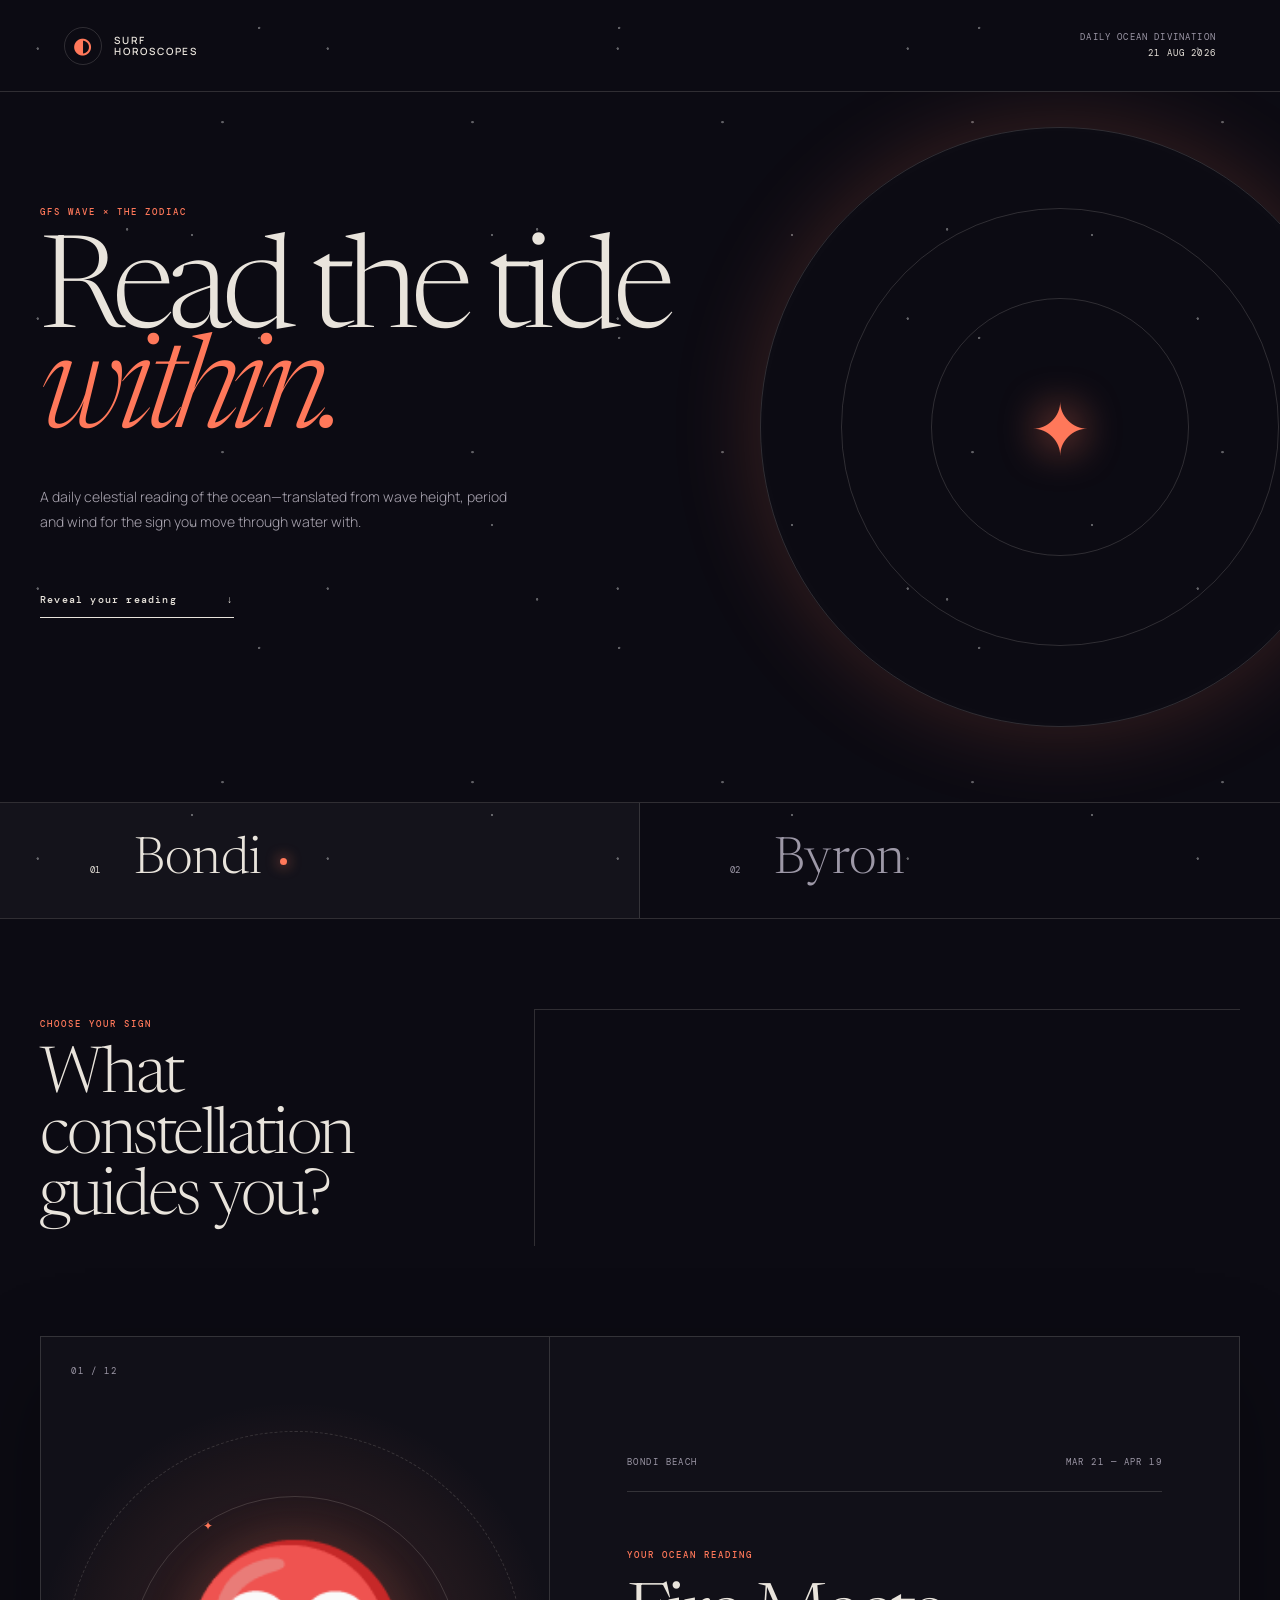
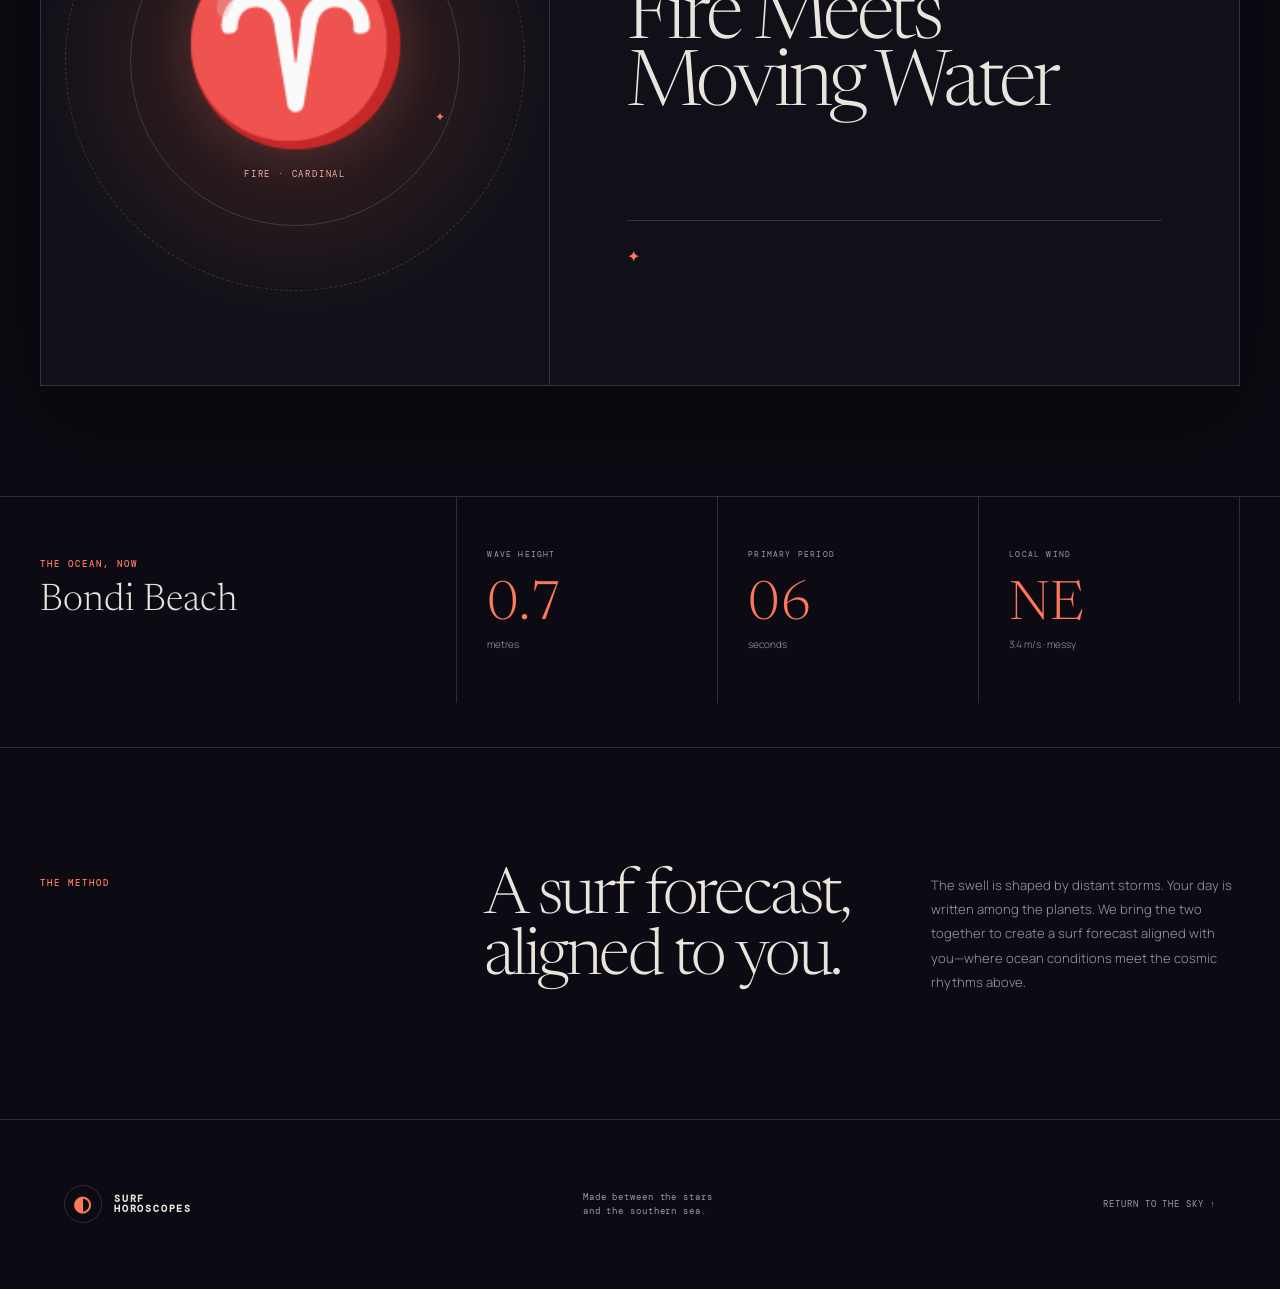
==== surf-horoscopes-sample/index.html @ 145d3815 "Make surf readings distinct and condition-led" ====
<!doctype html>
<html lang="en">
<head>
  <meta charset="utf-8">
  <meta name="viewport" content="width=device-width,initial-scale=1">
  <title>Surf Horoscopes — Read the Tide Within</title>
  <meta name="description" content="Daily surf horoscopes for Bondi and Byron, written from swell, period, wind and the zodiac.">
  <meta property="og:title" content="Surf Horoscopes">
  <meta property="og:description" content="Read the tide within.">
  <meta property="og:image" content="og.png">
  <link rel="icon" href="favicon.svg">
  <link rel="preconnect" href="https://fonts.googleapis.com">
  <link rel="preconnect" href="https://fonts.gstatic.com" crossorigin>
  <link href="https://fonts.googleapis.com/css2?family=DM+Mono:wght@300;400;500&family=Manrope:wght@300;400;500;600&family=Newsreader:opsz,wght@6..72,300;6..72,400;6..72,500&display=swap" rel="stylesheet">
  <link rel="stylesheet" href="styles.css">
</head>
<body>
  <div class="stars" aria-hidden="true"></div>
  <header class="site-header">
    <a class="wordmark" href="#top" aria-label="Surf Horoscopes home"><span class="moon-mark">◐</span><span>SURF<br>HOROSCOPES</span></a>
    <p class="edition">DAILY OCEAN DIVINATION<br><span id="edition-date">21 AUG 2026</span></p>
  </header>

  <main id="top">
    <section class="intro">
      <div class="intro-orbit" aria-hidden="true"><span>✦</span></div>
      <p class="overline">GFS WAVE × THE ZODIAC</p>
      <h1>Read the tide<br><em>within.</em></h1>
      <p class="intro-copy">A daily celestial reading of the ocean—translated from wave height, period and wind for the sign you move through water with.</p>
      <a class="begin" href="#reading">Reveal your reading <span>↓</span></a>
    </section>

    <section class="controls" id="reading" aria-label="Choose your reading">
      <div class="location-tabs" role="tablist" aria-label="Surf location">
        <button class="location-tab active" role="tab" aria-selected="true" data-location="bondi"><span>01</span> Bondi</button>
        <button class="location-tab" role="tab" aria-selected="false" data-location="byron"><span>02</span> Byron</button>
      </div>
      <div class="sign-picker">
        <div><p class="overline">CHOOSE YOUR SIGN</p><h2>What constellation<br>guides you?</h2></div>
        <div class="sign-grid" role="listbox" aria-label="Star sign" id="sign-grid"></div>
      </div>
    </section>

    <section class="reading-shell" aria-live="polite">
      <div class="reading-card" id="reading-card">
        <div class="sigil-panel">
          <span class="sign-index" id="sign-index">01 / 12</span>
          <div class="zodiac-glyph" id="zodiac-glyph">♈</div>
          <div class="orbit orbit-one"></div><div class="orbit orbit-two"></div>
          <p id="element-label">FIRE · CARDINAL</p>
        </div>
        <div class="message-panel">
          <div class="reading-meta"><span id="location-label">BONDI BEACH</span><span id="sign-dates">MAR 21 — APR 19</span></div>
          <p class="overline">YOUR OCEAN READING</p>
          <h2 id="reading-title">Fire Meets<br>Moving Water</h2>
          <p class="reading-copy" id="reading-copy"></p>
          <blockquote><span>✦</span><p id="mantra"></p></blockquote>
        </div>
      </div>
    </section>

    <section class="conditions-panel">
      <div class="conditions-heading"><p class="overline">THE OCEAN, NOW</p><h2 id="conditions-location">Bondi Beach</h2></div>
      <div class="condition"><span>WAVE HEIGHT</span><strong id="wave-height">0.7</strong><small>metres</small></div>
      <div class="condition"><span>PRIMARY PERIOD</span><strong id="wave-period">06</strong><small>seconds</small></div>
      <div class="condition"><span>LOCAL WIND</span><strong id="wind-direction">NE</strong><small id="wind-speed">3.4 m/s · messy</small></div>
      <p class="conditions-note" id="conditions-note"></p>
    </section>

    <section class="about">
      <p class="overline">THE METHOD</p><div><h2>A surf forecast,<br>aligned to you.</h2><p>The swell is shaped by distant storms. Your day is written among the planets. We bring the two together to create a surf forecast aligned with you—where ocean conditions meet the cosmic rhythms above.</p></div>
    </section>
  </main>

  <footer><a class="wordmark" href="#top"><span class="moon-mark">◐</span><span>SURF<br>HOROSCOPES</span></a><p>Made between the stars<br>and the southern sea.</p><a href="#top">RETURN TO THE SKY ↑</a></footer>
  <script src="app.js"></script>
</body>
</html>
---- surf-horoscopes-sample/styles.css ----
:root{--void:#0c0b13;--paper:#e9e4dc;--muted:#9d98a7;--line:rgba(233,228,220,.16);--sign:#ff785a;--sign-soft:#f3b0a1;--glow:rgba(255,120,90,.2);--serif:"Newsreader",Georgia,serif;--sans:"Manrope",Arial,sans-serif;--mono:"DM Mono",monospace}
*{box-sizing:border-box}html{scroll-behavior:smooth}body{margin:0;background:var(--void);color:var(--paper);font-family:var(--sans);font-weight:300;transition:background .65s ease}a{color:inherit;text-decoration:none}button{font:inherit}.stars{position:fixed;inset:0;pointer-events:none;opacity:.35;background-image:radial-gradient(circle at 13% 18%,#fff 0 1px,transparent 1.5px),radial-gradient(circle at 72% 9%,#fff 0 1px,transparent 1.5px),radial-gradient(circle at 89% 37%,#fff 0 1px,transparent 1.5px),radial-gradient(circle at 31% 62%,#fff 0 1px,transparent 1.5px),radial-gradient(circle at 64% 81%,#fff 0 1px,transparent 1.5px);background-size:290px 270px,360px 310px,250px 330px,410px 370px,300px 290px;z-index:-1}.site-header{height:92px;display:flex;align-items:center;justify-content:space-between;padding:0 clamp(22px,5vw,78px);border-bottom:1px solid var(--line)}.wordmark{display:flex;gap:12px;align-items:center;font-size:10px;line-height:1.05;letter-spacing:.18em;font-weight:600}.moon-mark{width:38px;height:38px;border:1px solid var(--line);border-radius:50%;display:grid;place-items:center;color:var(--sign);font-size:21px;transition:color .5s}.edition{text-align:right;font:400 9px/1.7 var(--mono);letter-spacing:.13em;color:var(--muted)}.edition span{color:var(--paper)}.intro{min-height:710px;padding:105px max(calc((100vw - 1200px)/2),24px) 90px;position:relative;overflow:hidden}.overline{font:500 9px var(--mono);letter-spacing:.22em;color:var(--sign);transition:color .5s}.intro h1{font:300 clamp(72px,10vw,146px)/.78 var(--serif);letter-spacing:-.06em;margin:30px 0}.intro h1 em{font-weight:300;color:var(--sign);transition:color .5s}.intro-copy{max-width:470px;margin:36px 0 52px;font-size:14px;line-height:1.8;color:#aaa5b1}.begin{display:inline-flex;align-items:center;gap:50px;border-bottom:1px solid var(--paper);padding:0 0 11px;font:500 10px var(--mono);letter-spacing:.12em}.intro-orbit{position:absolute;width:600px;height:600px;border:1px solid var(--line);border-radius:50%;right:-80px;top:35px;box-shadow:0 0 90px var(--glow),inset 0 0 100px rgba(255,255,255,.015);display:grid;place-items:center}.intro-orbit:before,.intro-orbit:after{content:"";position:absolute;border:1px solid var(--line);border-radius:50%;inset:80px}.intro-orbit:after{inset:170px}.intro-orbit span{font-size:72px;color:var(--sign);filter:drop-shadow(0 0 22px var(--sign));transition:color .5s}.controls{border-top:1px solid var(--line)}.location-tabs{height:116px;display:grid;grid-template-columns:1fr 1fr;border-bottom:1px solid var(--line)}.location-tab{background:transparent;color:var(--muted);border:0;border-right:1px solid var(--line);cursor:pointer;text-align:left;padding:0 clamp(25px,7vw,110px);font:300 clamp(28px,4vw,53px) var(--serif);transition:.3s}.location-tab:last-child{border-right:0}.location-tab span{font:400 9px var(--mono);margin-right:22px}.location-tab:hover,.location-tab.active{background:rgba(255,255,255,.035);color:var(--paper)}.location-tab.active:after{content:"";display:inline-block;width:7px;height:7px;background:var(--sign);border-radius:50%;margin:0 0 8px 18px;box-shadow:0 0 14px var(--sign)}.sign-picker{display:grid;grid-template-columns:.75fr 1.25fr;gap:70px;padding:90px max(calc((100vw - 1200px)/2),24px)}.sign-picker h2,.about h2{font:300 clamp(42px,5vw,68px)/.95 var(--serif);letter-spacing:-.04em;margin:17px 0}.sign-grid{display:grid;grid-template-columns:repeat(4,1fr);border-top:1px solid var(--line);border-left:1px solid var(--line)}.sign-button{min-height:90px;border:0;border-right:1px solid var(--line);border-bottom:1px solid var(--line);background:transparent;color:var(--muted);cursor:pointer;display:flex;flex-direction:column;align-items:center;justify-content:center;gap:7px;transition:.25s}.sign-button .glyph{font:24px var(--serif)}.sign-button .name{font:400 8px var(--mono);letter-spacing:.1em}.sign-button:hover,.sign-button.selected{color:var(--paper);background:color-mix(in srgb,var(--sign) 12%,transparent)}.sign-button.selected .glyph{color:var(--sign);text-shadow:0 0 15px var(--sign)}.reading-shell{padding:0 max(calc((100vw - 1200px)/2),24px) 110px}.reading-card{min-height:650px;display:grid;grid-template-columns:.85fr 1.15fr;border:1px solid var(--line);background:rgba(255,255,255,.025);box-shadow:0 35px 90px rgba(0,0,0,.3);overflow:hidden}.sigil-panel{position:relative;display:flex;flex-direction:column;align-items:center;justify-content:center;background:radial-gradient(circle,var(--glow),transparent 63%);border-right:1px solid var(--line);overflow:hidden}.sign-index{position:absolute;top:28px;left:30px;font:400 9px var(--mono);letter-spacing:.18em;color:var(--muted)}.zodiac-glyph{font:300 clamp(110px,15vw,190px) var(--serif);color:var(--sign);text-shadow:0 0 50px var(--glow);z-index:2;animation:float 6s ease-in-out infinite}.sigil-panel>p{font:400 9px var(--mono);letter-spacing:.2em;color:var(--sign-soft);z-index:2}.orbit{position:absolute;border:1px solid var(--line);border-radius:50%;width:330px;height:330px}.orbit-two{width:460px;height:460px;border-style:dashed;animation:spin 45s linear infinite}.orbit-one:before,.orbit-one:after{content:"✦";position:absolute;color:var(--sign);font-size:12px}.orbit-one:before{top:20px;left:72px}.orbit-one:after{right:14px;bottom:100px}.message-panel{padding:65px clamp(34px,6vw,85px);display:flex;flex-direction:column;justify-content:center}.reading-meta{display:flex;justify-content:space-between;padding-bottom:23px;border-bottom:1px solid var(--line);margin-bottom:48px;font:400 9px var(--mono);letter-spacing:.16em;color:var(--muted)}.message-panel h2{font:300 clamp(50px,6vw,82px)/.88 var(--serif);letter-spacing:-.045em;margin:17px 0 30px}.reading-copy{color:#b6b0bc;line-height:1.9;font-size:14px;max-width:590px}.message-panel blockquote{margin:40px 0 0;padding:24px 0 0;border-top:1px solid var(--line);display:flex;gap:18px;align-items:flex-start;color:var(--sign-soft)}.message-panel blockquote p{font:italic 300 22px/1.3 var(--serif);margin:0}.message-panel blockquote span{color:var(--sign)}.conditions-panel{display:grid;grid-template-columns:1.2fr repeat(3,.75fr);border-top:1px solid var(--line);border-bottom:1px solid var(--line);padding:0 max(calc((100vw - 1200px)/2),24px);position:relative}.conditions-heading,.condition{padding:52px 30px;border-right:1px solid var(--line)}.conditions-heading{padding-left:0}.conditions-heading h2{font:300 38px var(--serif);margin:12px 0}.condition{display:flex;flex-direction:column}.condition span{font:400 8px var(--mono);letter-spacing:.15em;color:var(--muted)}.condition strong{font:300 54px var(--serif);color:var(--sign);margin:20px 0 4px}.condition small{color:var(--muted);font-size:10px}.conditions-note{grid-column:1/-1;padding:22px 0;margin:0;font-size:11px;color:var(--muted)}.about{padding:120px max(calc((100vw - 1200px)/2),24px);display:grid;grid-template-columns:.65fr 1.35fr;gap:80px}.about div{display:grid;grid-template-columns:1.1fr .9fr;gap:70px}.about h2{margin:0}.about div p{margin:5px 0;color:var(--muted);font-size:13px;line-height:1.85}footer{min-height:170px;border-top:1px solid var(--line);padding:0 clamp(24px,5vw,78px);display:flex;align-items:center;justify-content:space-between;color:var(--muted);font:400 9px/1.6 var(--mono);letter-spacing:.1em}footer .wordmark{color:var(--paper)}@keyframes float{50%{transform:translateY(-12px)}}@keyframes spin{to{transform:rotate(360deg)}}
body[data-layout="lunar"] .sigil-panel{background:radial-gradient(circle at 38% 40%,var(--glow),transparent 48%),linear-gradient(145deg,rgba(255,255,255,.025),transparent)}body[data-layout="lunar"] .zodiac-glyph{transform:translate(-25px,-12px)}body[data-layout="lunar"] .orbit-one{width:290px;height:390px}body[data-layout="split"] .sigil-panel{background:linear-gradient(135deg,var(--glow) 0 49.8%,transparent 50.2%)}body[data-layout="split"] .orbit-one{border-radius:0;transform:rotate(45deg);width:270px;height:270px}body[data-layout="earth"] .sigil-panel{background:linear-gradient(0deg,var(--glow),transparent 42%)}body[data-layout="earth"] .orbit-one{border-radius:28%;transform:rotate(12deg)}body[data-layout="earth"] .orbit-two{border-radius:38%;animation:none;transform:rotate(-18deg)}body[data-layout="horizon"] .sigil-panel{justify-content:flex-end;padding-bottom:100px;background:linear-gradient(0deg,var(--glow),transparent 55%)}body[data-layout="horizon"] .orbit-one{width:520px;height:220px;bottom:25px}body[data-layout="horizon"] .orbit-two{width:620px;height:300px;bottom:-30px}
@media(max-width:850px){.intro{min-height:620px}.intro-orbit{width:430px;height:430px;opacity:.45}.sign-picker{grid-template-columns:1fr}.reading-card{grid-template-columns:1fr}.sigil-panel{min-height:390px;border-right:0;border-bottom:1px solid var(--line)}.conditions-panel{grid-template-columns:1fr 1fr}.conditions-heading,.condition{border-bottom:1px solid var(--line)}.about,.about div{grid-template-columns:1fr}.about{gap:35px}}
@media(max-width:560px){.site-header{height:76px}.edition{display:none}.intro{padding-top:80px;min-height:560px}.intro h1{font-size:76px}.intro-orbit{right:-260px}.location-tabs{height:90px}.location-tab{font-size:30px;padding:0 24px}.sign-picker{padding:65px 20px;gap:35px}.sign-grid{grid-template-columns:repeat(3,1fr)}.sign-button{min-height:80px}.reading-shell{padding:0 14px 70px}.reading-card{min-height:0}.sigil-panel{min-height:330px}.message-panel{padding:48px 28px}.reading-meta{margin-bottom:36px}.message-panel h2{font-size:52px}.conditions-panel{padding:0 20px;grid-template-columns:1fr}.conditions-heading,.condition{border-right:0;padding:34px 0}.conditions-note{padding:25px 0}.about{padding:85px 24px}.about div{gap:25px}footer{padding:45px 24px;align-items:flex-start;flex-direction:column;gap:30px}}
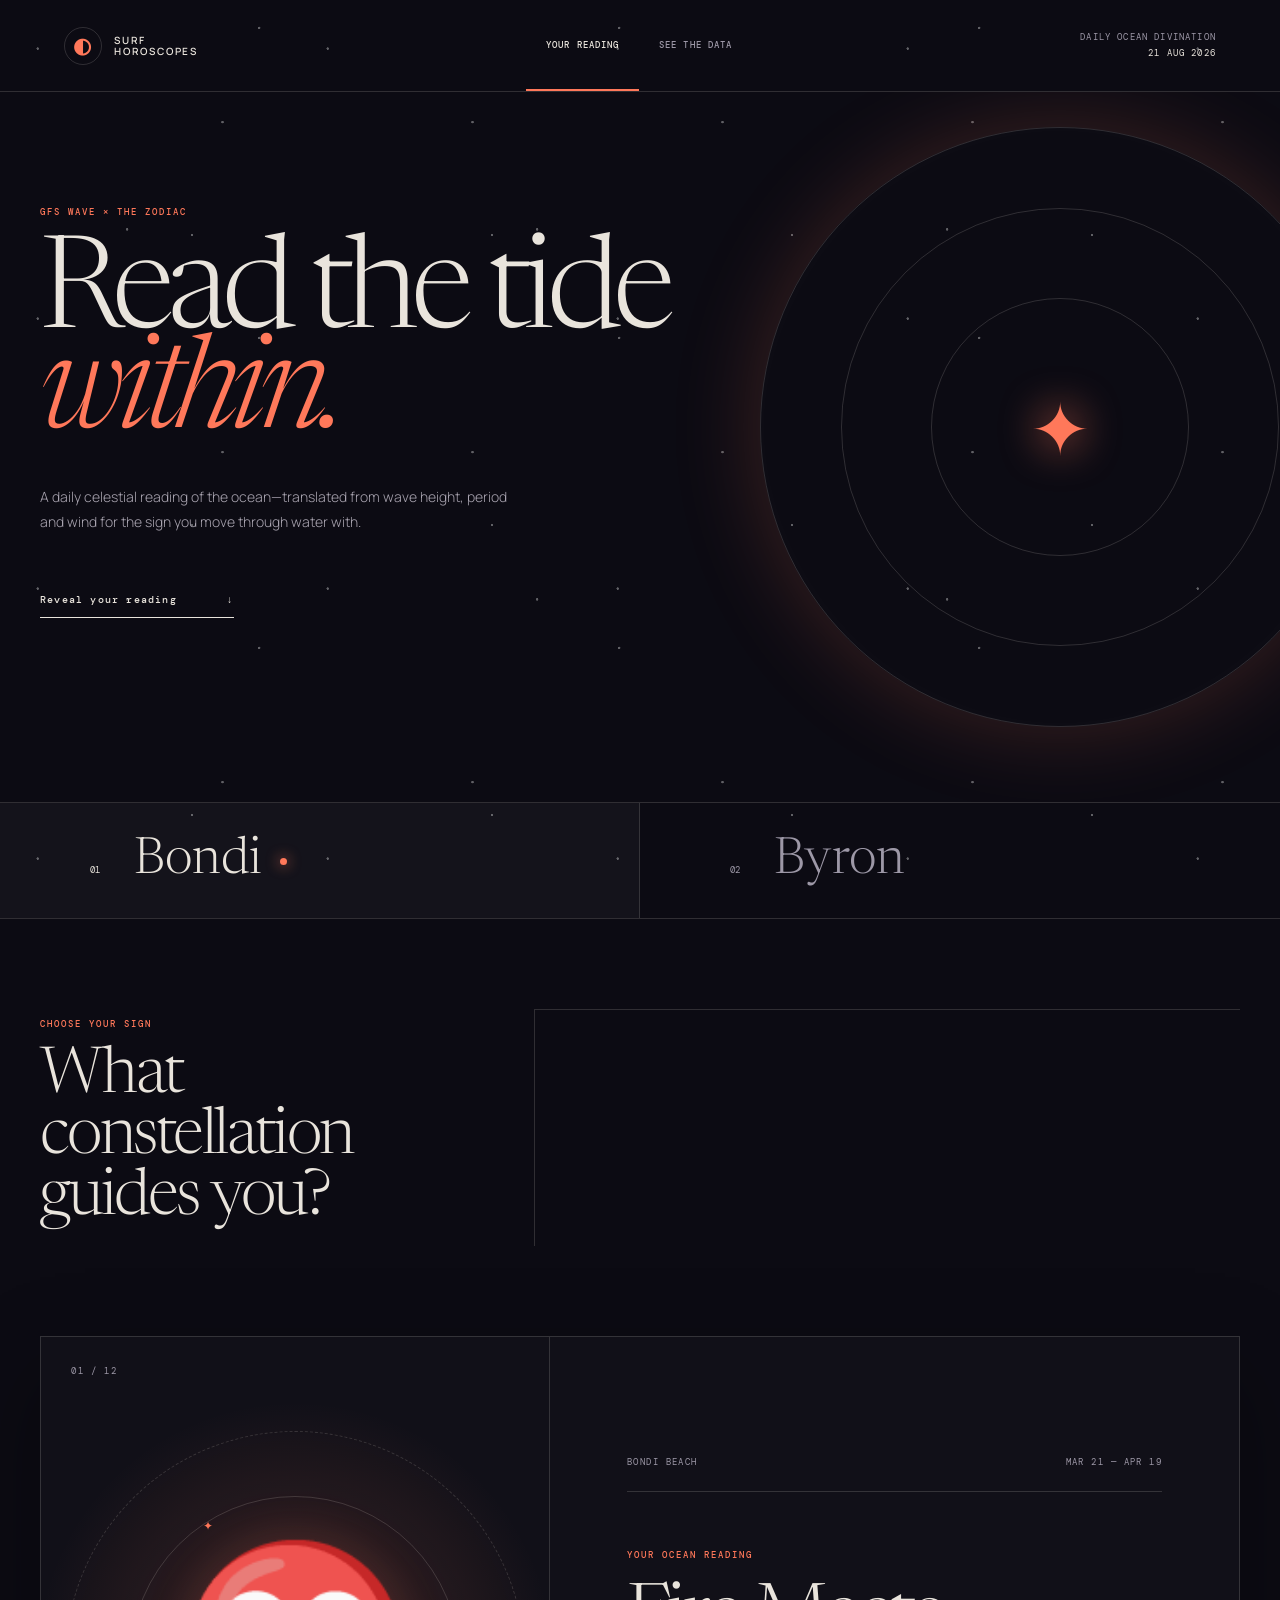
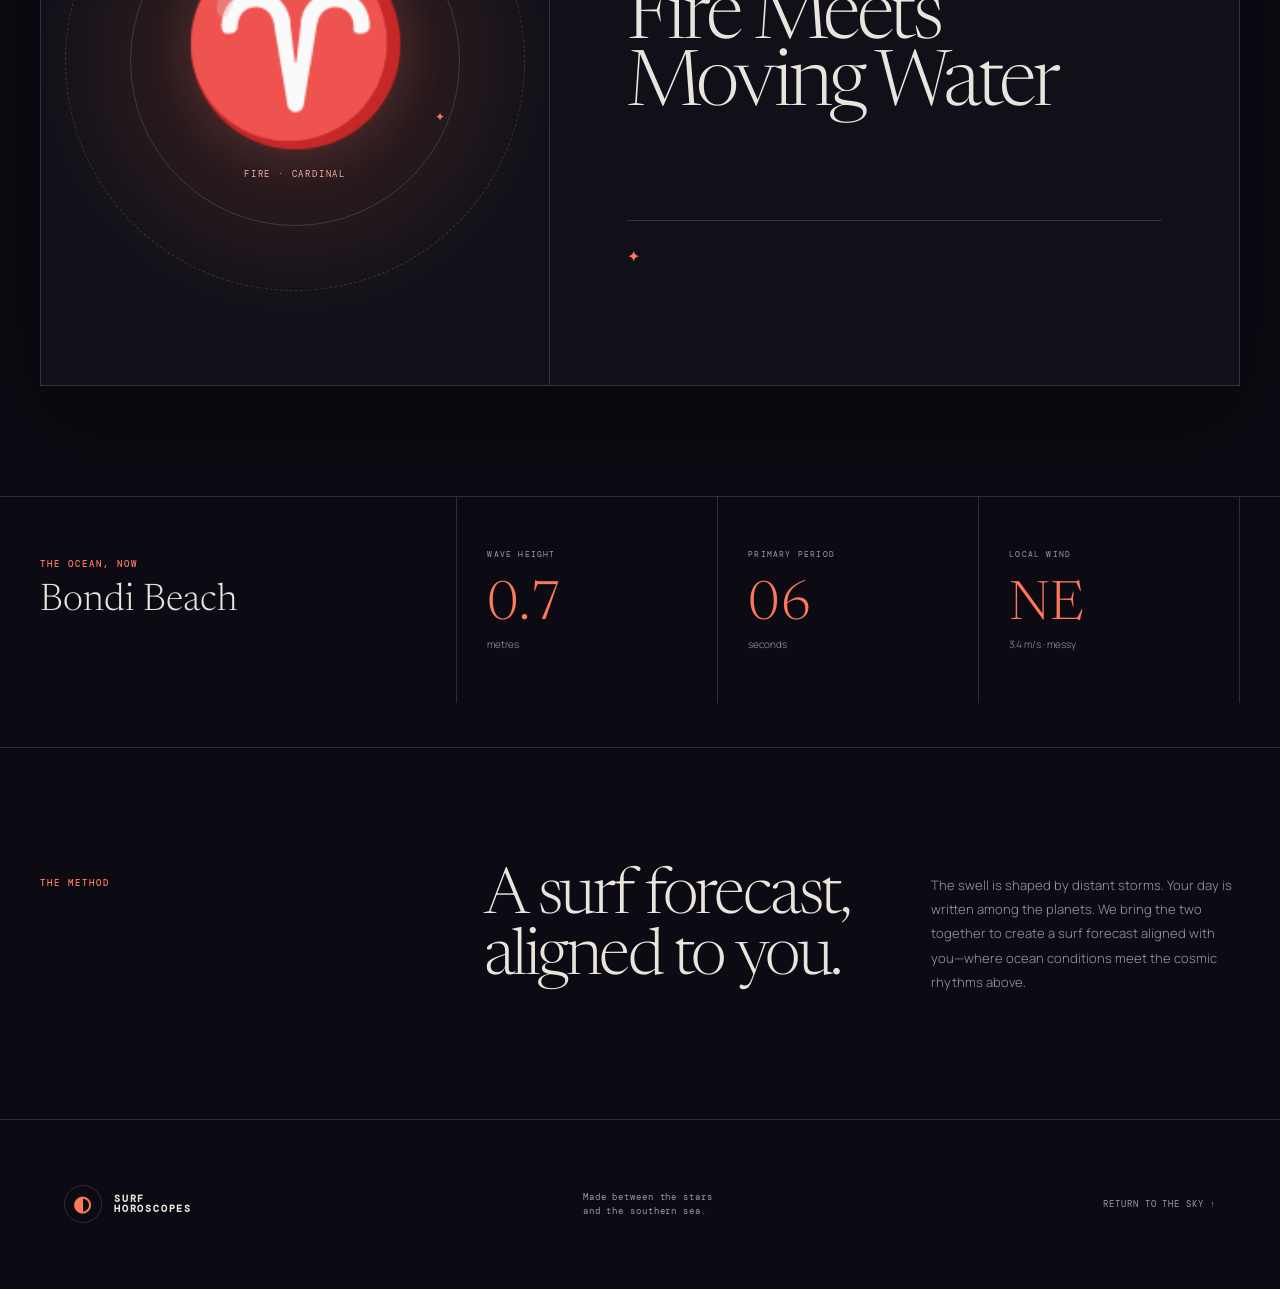
==== commit fd947e1d: "Add five-day forecast data page" ====
--- a/surf-horoscopes-sample/index.html
+++ b/surf-horoscopes-sample/index.html
@@ -18,6 +18,7 @@
   <div class="stars" aria-hidden="true"></div>
   <header class="site-header">
     <a class="wordmark" href="#top" aria-label="Surf Horoscopes home"><span class="moon-mark">◐</span><span>SURF<br>HOROSCOPES</span></a>
+    <nav class="site-nav" aria-label="Main navigation"><a class="active" href="index.html">Your reading</a><a href="data.html">See the data</a></nav>
     <p class="edition">DAILY OCEAN DIVINATION<br><span id="edition-date">21 AUG 2026</span></p>
   </header>
 
--- a/surf-horoscopes-sample/styles.css
+++ b/surf-horoscopes-sample/styles.css
@@ -3,3 +3,4 @@
 body[data-layout="lunar"] .sigil-panel{background:radial-gradient(circle at 38% 40%,var(--glow),transparent 48%),linear-gradient(145deg,rgba(255,255,255,.025),transparent)}body[data-layout="lunar"] .zodiac-glyph{transform:translate(-25px,-12px)}body[data-layout="lunar"] .orbit-one{width:290px;height:390px}body[data-layout="split"] .sigil-panel{background:linear-gradient(135deg,var(--glow) 0 49.8%,transparent 50.2%)}body[data-layout="split"] .orbit-one{border-radius:0;transform:rotate(45deg);width:270px;height:270px}body[data-layout="earth"] .sigil-panel{background:linear-gradient(0deg,var(--glow),transparent 42%)}body[data-layout="earth"] .orbit-one{border-radius:28%;transform:rotate(12deg)}body[data-layout="earth"] .orbit-two{border-radius:38%;animation:none;transform:rotate(-18deg)}body[data-layout="horizon"] .sigil-panel{justify-content:flex-end;padding-bottom:100px;background:linear-gradient(0deg,var(--glow),transparent 55%)}body[data-layout="horizon"] .orbit-one{width:520px;height:220px;bottom:25px}body[data-layout="horizon"] .orbit-two{width:620px;height:300px;bottom:-30px}
 @media(max-width:850px){.intro{min-height:620px}.intro-orbit{width:430px;height:430px;opacity:.45}.sign-picker{grid-template-columns:1fr}.reading-card{grid-template-columns:1fr}.sigil-panel{min-height:390px;border-right:0;border-bottom:1px solid var(--line)}.conditions-panel{grid-template-columns:1fr 1fr}.conditions-heading,.condition{border-bottom:1px solid var(--line)}.about,.about div{grid-template-columns:1fr}.about{gap:35px}}
 @media(max-width:560px){.site-header{height:76px}.edition{display:none}.intro{padding-top:80px;min-height:560px}.intro h1{font-size:76px}.intro-orbit{right:-260px}.location-tabs{height:90px}.location-tab{font-size:30px;padding:0 24px}.sign-picker{padding:65px 20px;gap:35px}.sign-grid{grid-template-columns:repeat(3,1fr)}.sign-button{min-height:80px}.reading-shell{padding:0 14px 70px}.reading-card{min-height:0}.sigil-panel{min-height:330px}.message-panel{padding:48px 28px}.reading-meta{margin-bottom:36px}.message-panel h2{font-size:52px}.conditions-panel{padding:0 20px;grid-template-columns:1fr}.conditions-heading,.condition{border-right:0;padding:34px 0}.conditions-note{padding:25px 0}.about{padding:85px 24px}.about div{gap:25px}footer{padding:45px 24px;align-items:flex-start;flex-direction:column;gap:30px}}
+.site-nav{display:flex;align-self:stretch}.site-nav a{display:flex;align-items:center;padding:0 20px;border-bottom:2px solid transparent;color:var(--muted);font:500 9px var(--mono);letter-spacing:.12em;text-transform:uppercase}.site-nav a:hover,.site-nav a.active{color:var(--paper);border-bottom-color:var(--sign)}.data-page{max-width:1200px;margin:auto;padding:90px 24px 120px}.data-intro{max-width:720px;margin-bottom:100px}.data-intro h1{font:300 clamp(72px,10vw,130px)/.8 var(--serif);letter-spacing:-.06em;margin:28px 0}.data-intro h1 em{color:var(--sign);font-weight:300}.data-intro>p:last-child{max-width:560px;color:var(--muted);line-height:1.8}.chart-section{padding:65px 0;border-top:1px solid var(--line)}.chart-section h2{font:300 clamp(42px,6vw,72px) var(--serif);margin:10px 0 32px}.chart-section img{display:block;width:100%;height:auto;border:1px solid var(--line);background:#15131d}.data-note{display:grid;grid-template-columns:.35fr 1fr;gap:50px;padding:50px 0;border-top:1px solid var(--line);color:var(--muted)}.data-note p{margin:0;max-width:700px;line-height:1.8}@media(max-width:560px){.site-nav a{padding:0 9px;font-size:7px}.data-page{padding-top:65px}.data-intro{margin-bottom:60px}.data-note{grid-template-columns:1fr;gap:15px}}
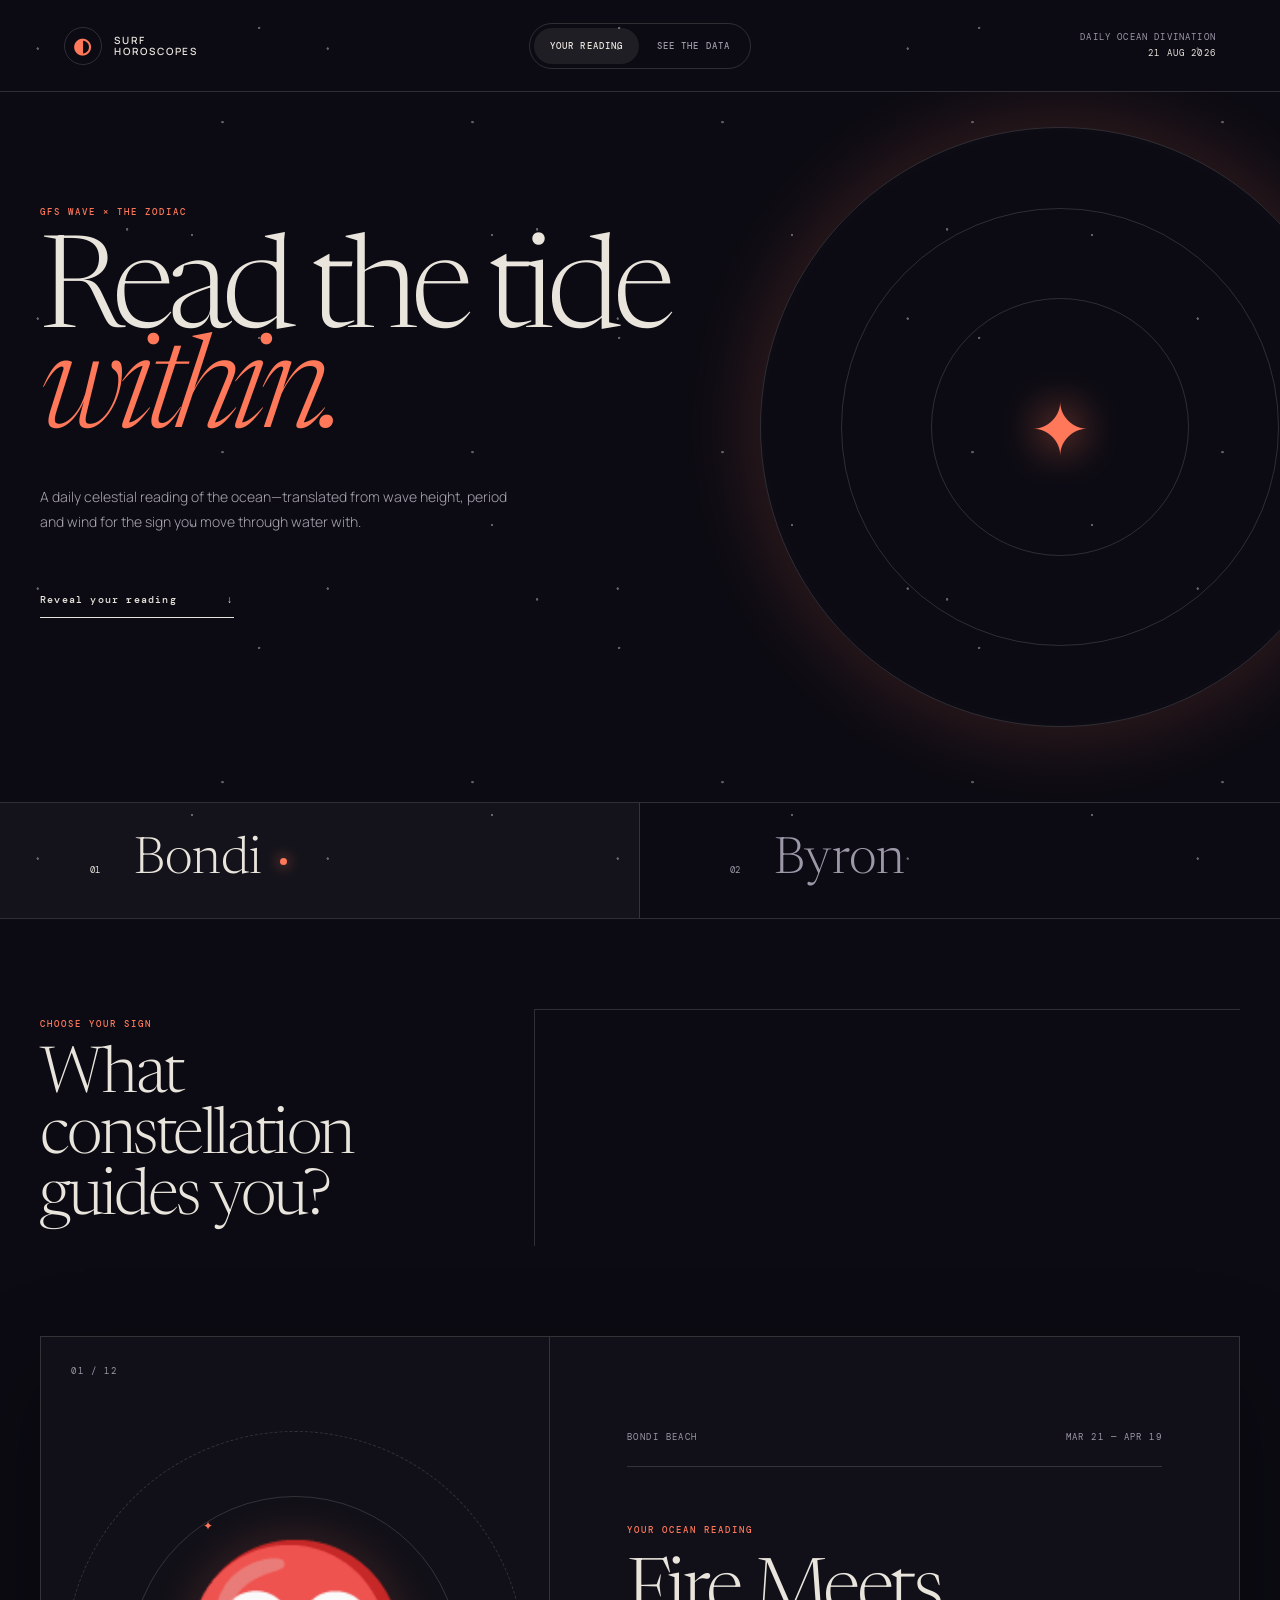
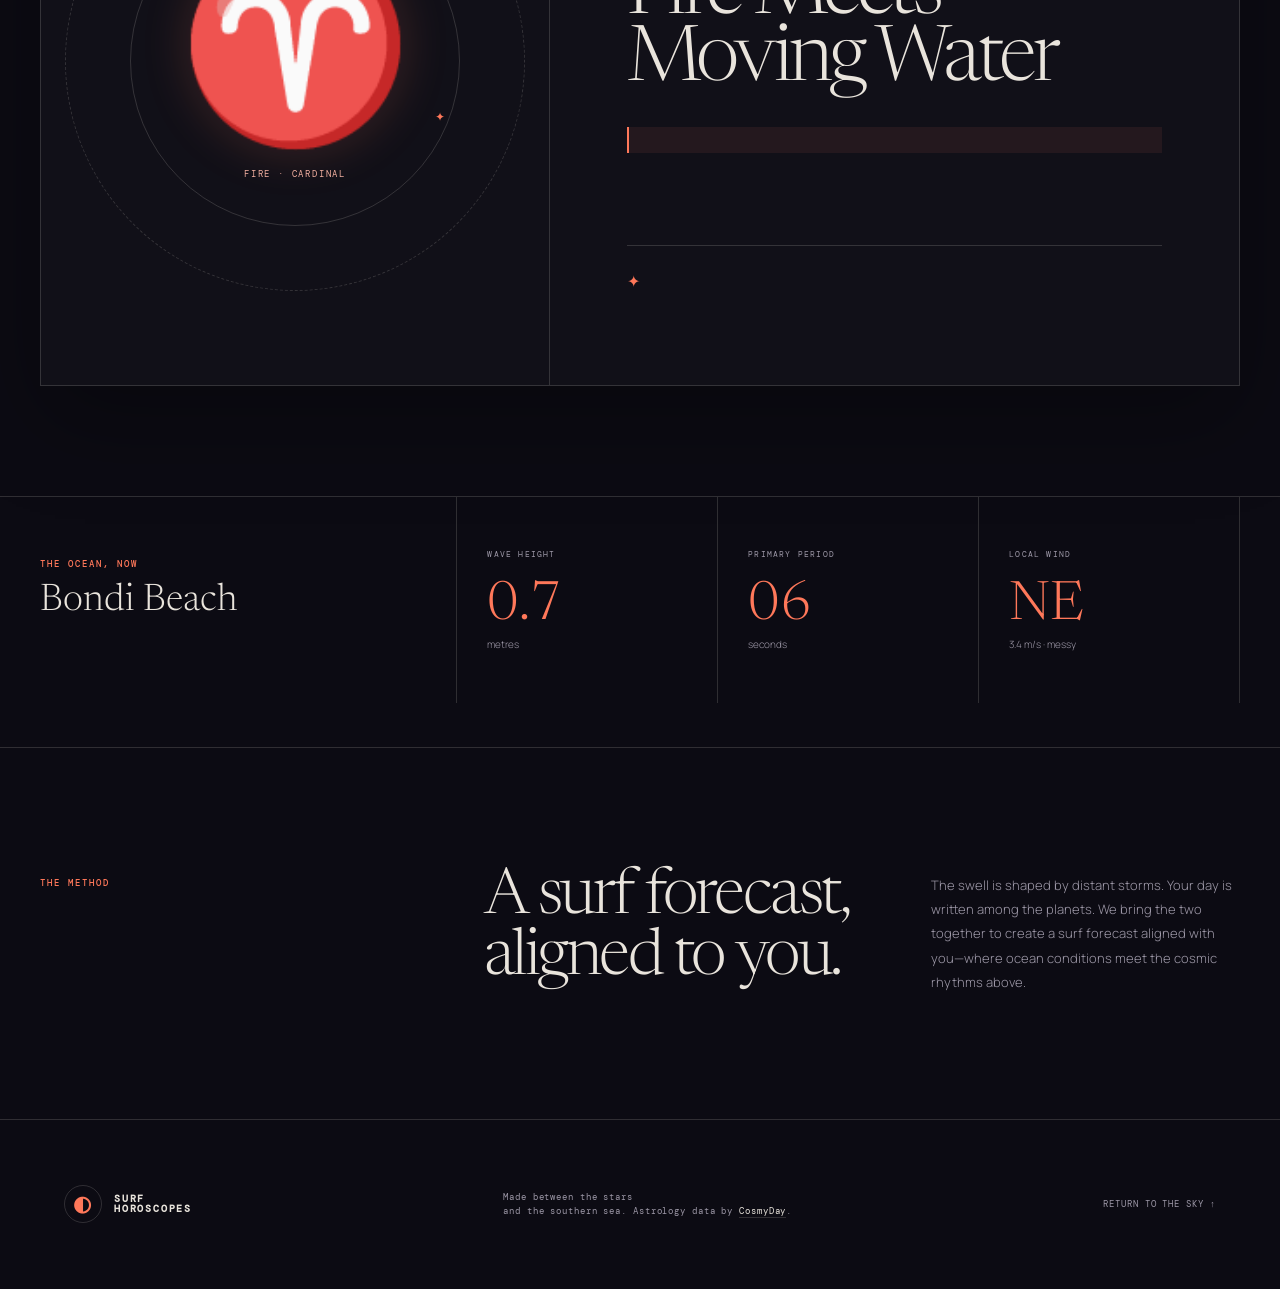
==== commit 6b1ad26b: "Add daily cosmic context and sign gradients" ====
--- a/surf-horoscopes-sample/index.html
+++ b/surf-horoscopes-sample/index.html
@@ -54,6 +54,7 @@
           <div class="reading-meta"><span id="location-label">BONDI BEACH</span><span id="sign-dates">MAR 21 — APR 19</span></div>
           <p class="overline">YOUR OCEAN READING</p>
           <h2 id="reading-title">Fire Meets<br>Moving Water</h2>
+          <p class="cosmic-context" id="cosmic-context"></p>
           <p class="reading-copy" id="reading-copy"></p>
           <blockquote><span>✦</span><p id="mantra"></p></blockquote>
         </div>
@@ -73,7 +74,7 @@
     </section>
   </main>
 
-  <footer><a class="wordmark" href="#top"><span class="moon-mark">◐</span><span>SURF<br>HOROSCOPES</span></a><p>Made between the stars<br>and the southern sea.</p><a href="#top">RETURN TO THE SKY ↑</a></footer>
+  <footer><a class="wordmark" href="#top"><span class="moon-mark">◐</span><span>SURF<br>HOROSCOPES</span></a><p>Made between the stars<br>and the southern sea. Astrology data by <a href="https://cosmyday.com" rel="external">CosmyDay</a>.</p><a href="#top">RETURN TO THE SKY ↑</a></footer>
   <script src="app.js"></script>
 </body>
 </html>
--- a/surf-horoscopes-sample/styles.css
+++ b/surf-horoscopes-sample/styles.css
@@ -4,3 +4,20 @@
 @media(max-width:850px){.intro{min-height:620px}.intro-orbit{width:430px;height:430px;opacity:.45}.sign-picker{grid-template-columns:1fr}.reading-card{grid-template-columns:1fr}.sigil-panel{min-height:390px;border-right:0;border-bottom:1px solid var(--line)}.conditions-panel{grid-template-columns:1fr 1fr}.conditions-heading,.condition{border-bottom:1px solid var(--line)}.about,.about div{grid-template-columns:1fr}.about{gap:35px}}
 @media(max-width:560px){.site-header{height:76px}.edition{display:none}.intro{padding-top:80px;min-height:560px}.intro h1{font-size:76px}.intro-orbit{right:-260px}.location-tabs{height:90px}.location-tab{font-size:30px;padding:0 24px}.sign-picker{padding:65px 20px;gap:35px}.sign-grid{grid-template-columns:repeat(3,1fr)}.sign-button{min-height:80px}.reading-shell{padding:0 14px 70px}.reading-card{min-height:0}.sigil-panel{min-height:330px}.message-panel{padding:48px 28px}.reading-meta{margin-bottom:36px}.message-panel h2{font-size:52px}.conditions-panel{padding:0 20px;grid-template-columns:1fr}.conditions-heading,.condition{border-right:0;padding:34px 0}.conditions-note{padding:25px 0}.about{padding:85px 24px}.about div{gap:25px}footer{padding:45px 24px;align-items:flex-start;flex-direction:column;gap:30px}}
 .site-nav{display:flex;align-self:stretch}.site-nav a{display:flex;align-items:center;padding:0 20px;border-bottom:2px solid transparent;color:var(--muted);font:500 9px var(--mono);letter-spacing:.12em;text-transform:uppercase}.site-nav a:hover,.site-nav a.active{color:var(--paper);border-bottom-color:var(--sign)}.data-page{max-width:1200px;margin:auto;padding:90px 24px 120px}.data-intro{max-width:720px;margin-bottom:100px}.data-intro h1{font:300 clamp(72px,10vw,130px)/.8 var(--serif);letter-spacing:-.06em;margin:28px 0}.data-intro h1 em{color:var(--sign);font-weight:300}.data-intro>p:last-child{max-width:560px;color:var(--muted);line-height:1.8}.chart-section{padding:65px 0;border-top:1px solid var(--line)}.chart-section h2{font:300 clamp(42px,6vw,72px) var(--serif);margin:10px 0 32px}.chart-section img{display:block;width:100%;height:auto;border:1px solid var(--line);background:#15131d}.data-note{display:grid;grid-template-columns:.35fr 1fr;gap:50px;padding:50px 0;border-top:1px solid var(--line);color:var(--muted)}.data-note p{margin:0;max-width:700px;line-height:1.8}@media(max-width:560px){.site-nav a{padding:0 9px;font-size:7px}.data-page{padding-top:65px}.data-intro{margin-bottom:60px}.data-note{grid-template-columns:1fr;gap:15px}}
+
+/* Responsive header navigation */
+.site-header{display:grid;grid-template-columns:minmax(180px,1fr) auto minmax(180px,1fr);gap:24px}
+.site-header .wordmark{justify-self:start}.site-header .edition{justify-self:end}
+.site-header .site-nav{align-self:center;justify-self:center;gap:2px;padding:4px;border:1px solid var(--line);border-radius:999px}
+.site-header .site-nav a{height:36px;padding:0 16px;border:0;border-radius:999px;white-space:nowrap}
+.site-header .site-nav a:hover,.site-header .site-nav a.active{border:0;background:rgba(255,255,255,.08);color:var(--paper)}
+.chart-scroll{width:100%;max-width:1100px;margin-inline:auto;overflow-x:auto;border-radius:4px;scrollbar-width:thin;scrollbar-color:var(--line) transparent}
+.chart-scroll img{max-width:100%}
+@media(max-width:850px){.site-header{grid-template-columns:auto 1fr;gap:16px;padding-inline:22px}.site-header .edition{display:none}.site-header .site-nav{justify-self:end}}
+@media(max-width:560px){.site-header{min-height:72px;height:auto;gap:10px;padding:10px 14px}.site-header .wordmark>span:last-child{display:none}.site-header .site-nav a{height:34px;padding:0 10px;font-size:7px;letter-spacing:.08em}.chart-scroll img{width:760px;max-width:none}}
+
+/* Each sign carries a Colorflow-inspired mesh gradient. */
+.sigil-panel{background:radial-gradient(circle at 50% 42%,transparent 5%,rgba(12,11,19,.36) 64%),var(--sign-gradient)}
+.sign-button.selected{background:linear-gradient(rgba(12,11,19,.72),rgba(12,11,19,.72)),var(--sign-gradient)}
+.cosmic-context{margin:0 0 24px;padding:13px 16px;border-left:2px solid var(--sign);background:color-mix(in srgb,var(--sign) 8%,transparent);color:var(--sign-soft);font:400 12px/1.65 var(--mono)}
+footer p a{color:var(--paper);border-bottom:1px solid var(--line)}
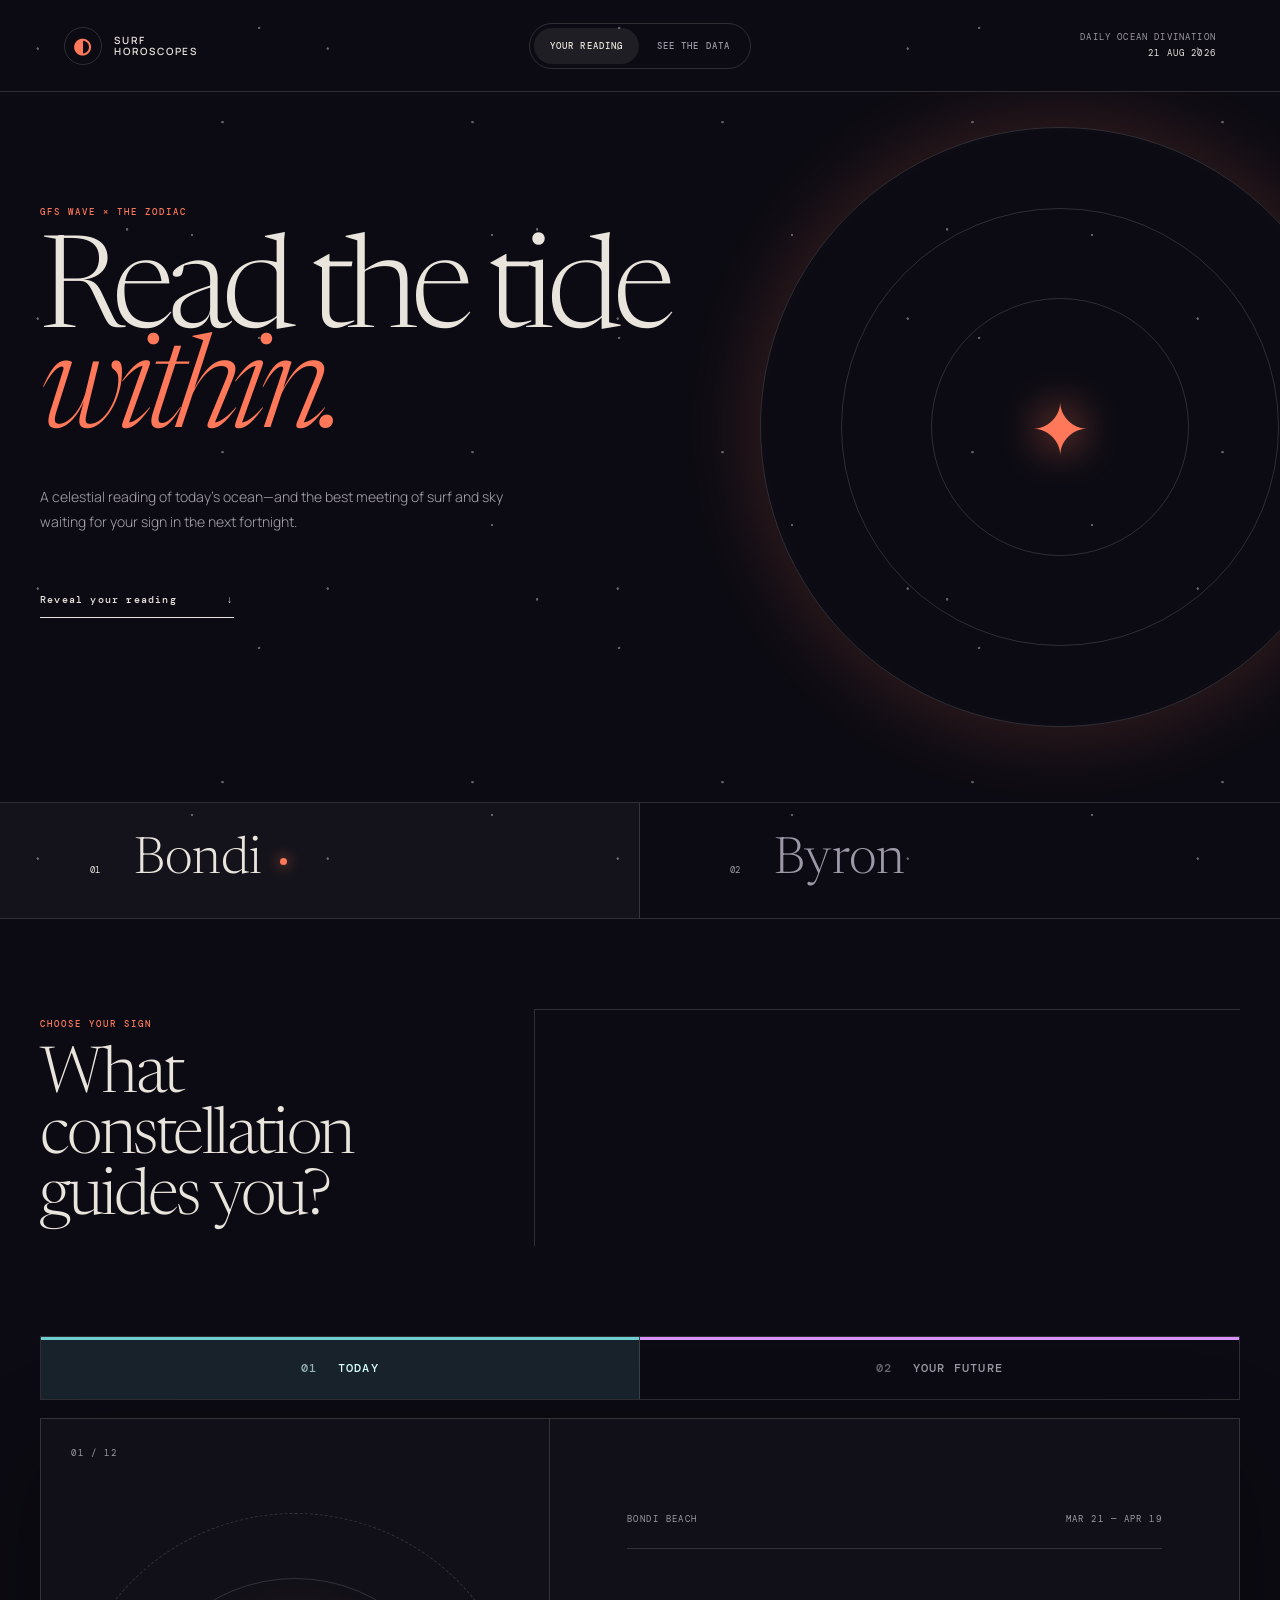
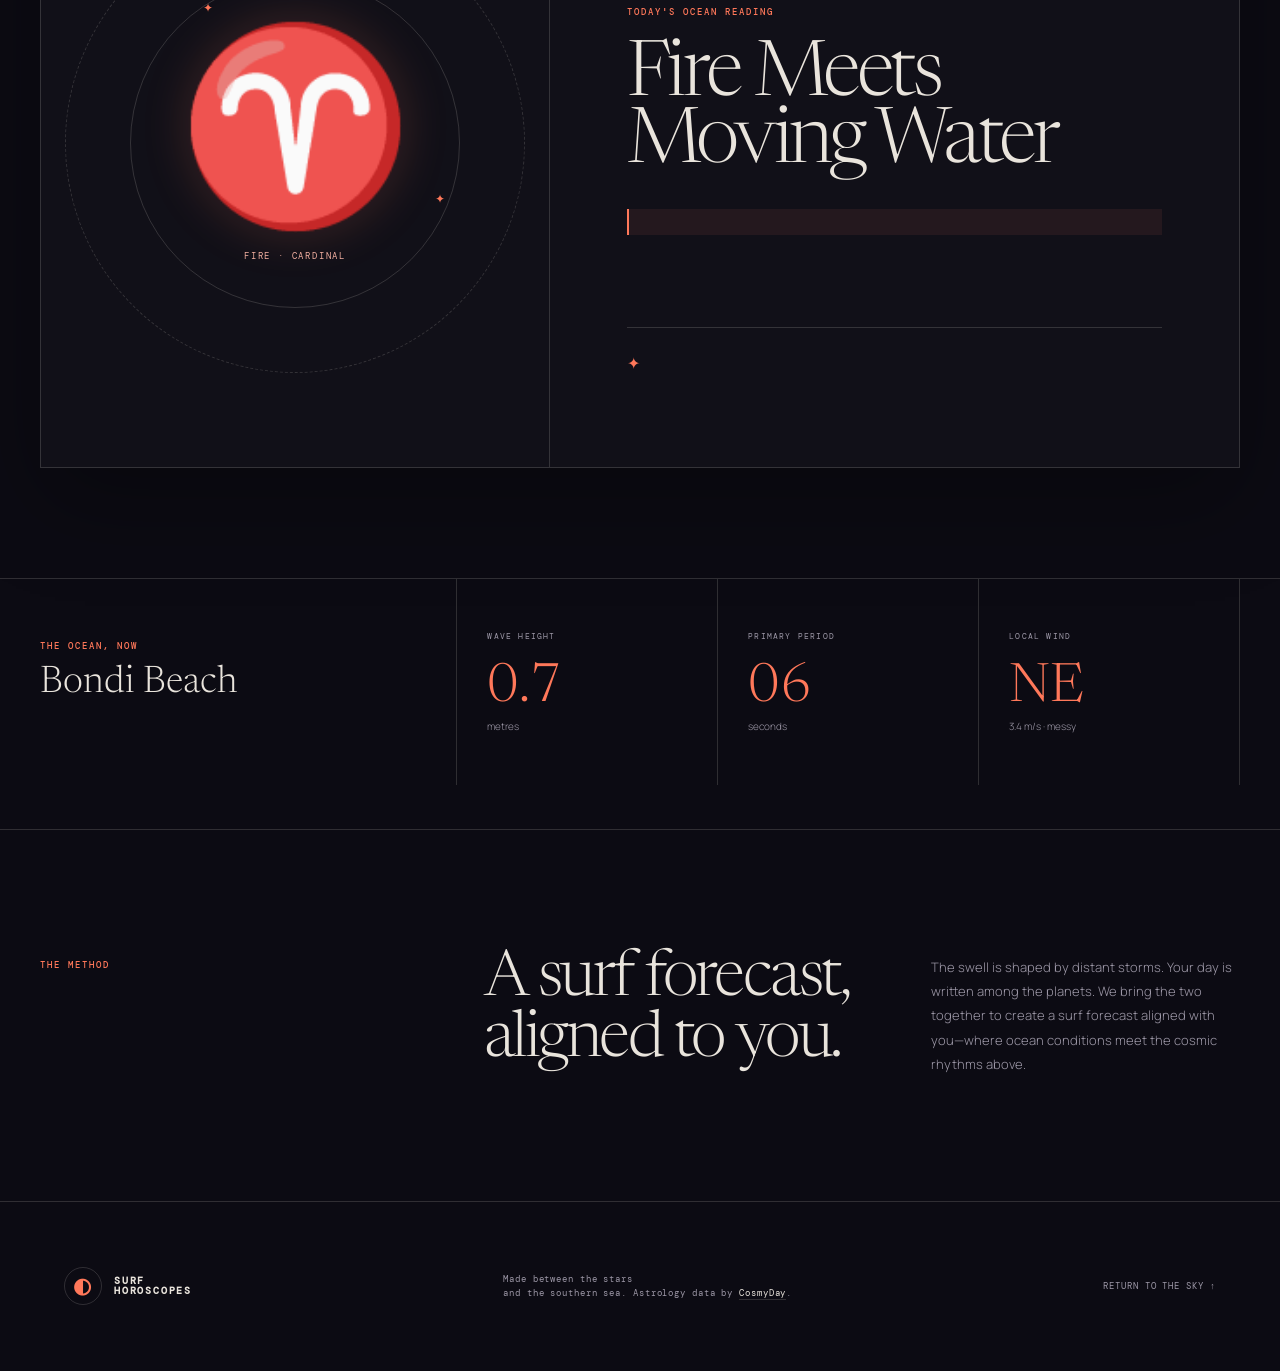
==== commit 4a548df6: "Add sign-specific future surf readings" ====
--- a/surf-horoscopes-sample/index.html
+++ b/surf-horoscopes-sample/index.html
@@ -4,7 +4,7 @@
   <meta charset="utf-8">
   <meta name="viewport" content="width=device-width,initial-scale=1">
   <title>Surf Horoscopes — Read the Tide Within</title>
-  <meta name="description" content="Daily surf horoscopes for Bondi and Byron, written from swell, period, wind and the zodiac.">
+  <meta name="description" content="Today's surf horoscope and your best cosmic surf day in the next fortnight for Bondi and Byron.">
   <meta property="og:title" content="Surf Horoscopes">
   <meta property="og:description" content="Read the tide within.">
   <meta property="og:image" content="og.png">
@@ -27,7 +27,7 @@
       <div class="intro-orbit" aria-hidden="true"><span>✦</span></div>
       <p class="overline">GFS WAVE × THE ZODIAC</p>
       <h1>Read the tide<br><em>within.</em></h1>
-      <p class="intro-copy">A daily celestial reading of the ocean—translated from wave height, period and wind for the sign you move through water with.</p>
+      <p class="intro-copy">A celestial reading of today's ocean—and the best meeting of surf and sky waiting for your sign in the next fortnight.</p>
       <a class="begin" href="#reading">Reveal your reading <span>↓</span></a>
     </section>
 
@@ -43,6 +43,10 @@
     </section>
 
     <section class="reading-shell" aria-live="polite">
+      <div class="time-tabs" role="tablist" aria-label="Reading time">
+        <button class="time-tab today active" role="tab" aria-selected="true" data-period="today"><span>01</span> Today</button>
+        <button class="time-tab future" role="tab" aria-selected="false" data-period="future"><span>02</span> Your future</button>
+      </div>
       <div class="reading-card" id="reading-card">
         <div class="sigil-panel">
           <span class="sign-index" id="sign-index">01 / 12</span>
@@ -52,7 +56,7 @@
         </div>
         <div class="message-panel">
           <div class="reading-meta"><span id="location-label">BONDI BEACH</span><span id="sign-dates">MAR 21 — APR 19</span></div>
-          <p class="overline">YOUR OCEAN READING</p>
+          <p class="overline" id="reading-period-label">TODAY'S OCEAN READING</p>
           <h2 id="reading-title">Fire Meets<br>Moving Water</h2>
           <p class="cosmic-context" id="cosmic-context"></p>
           <p class="reading-copy" id="reading-copy"></p>
@@ -62,7 +66,7 @@
     </section>
 
     <section class="conditions-panel">
-      <div class="conditions-heading"><p class="overline">THE OCEAN, NOW</p><h2 id="conditions-location">Bondi Beach</h2></div>
+      <div class="conditions-heading"><p class="overline" id="conditions-time">THE OCEAN, NOW</p><h2 id="conditions-location">Bondi Beach</h2></div>
       <div class="condition"><span>WAVE HEIGHT</span><strong id="wave-height">0.7</strong><small>metres</small></div>
       <div class="condition"><span>PRIMARY PERIOD</span><strong id="wave-period">06</strong><small>seconds</small></div>
       <div class="condition"><span>LOCAL WIND</span><strong id="wind-direction">NE</strong><small id="wind-speed">3.4 m/s · messy</small></div>
--- a/surf-horoscopes-sample/styles.css
+++ b/surf-horoscopes-sample/styles.css
@@ -21,3 +21,14 @@
 .sign-button.selected{background:linear-gradient(rgba(12,11,19,.72),rgba(12,11,19,.72)),var(--sign-gradient)}
 .cosmic-context{margin:0 0 24px;padding:13px 16px;border-left:2px solid var(--sign);background:color-mix(in srgb,var(--sign) 8%,transparent);color:var(--sign-soft);font:400 12px/1.65 var(--mono)}
 footer p a{color:var(--paper);border-bottom:1px solid var(--line)}
+
+.time-tabs{display:grid;grid-template-columns:1fr 1fr;margin-bottom:18px;border:1px solid var(--line)}
+.time-tab{min-height:62px;border:0;border-right:1px solid var(--line);background:transparent;color:var(--muted);cursor:pointer;font:500 12px var(--mono);letter-spacing:.1em;text-transform:uppercase;transition:.25s}
+.time-tab:last-child{border-right:0}.time-tab span{margin-right:12px;opacity:.65}
+.time-tab.today{box-shadow:inset 0 3px 0 #6eced0}.time-tab.future{box-shadow:inset 0 3px 0 #d991fb}
+.time-tab.today.active{color:#d9ffff;background:rgba(110,206,208,.12)}
+.time-tab.future.active{color:#f1d9ff;background:rgba(217,145,251,.13)}
+body[data-period="future"]{--time-accent:#d991fb}
+body[data-period="future"] .reading-card{border-color:color-mix(in srgb,#d991fb 48%,var(--line));box-shadow:0 35px 100px rgba(102,48,126,.25)}
+body[data-period="future"] .cosmic-context{border-left-color:#d991fb}
+@media(max-width:560px){.time-tab{min-height:54px;font-size:10px}.reading-meta{gap:18px;line-height:1.5}}
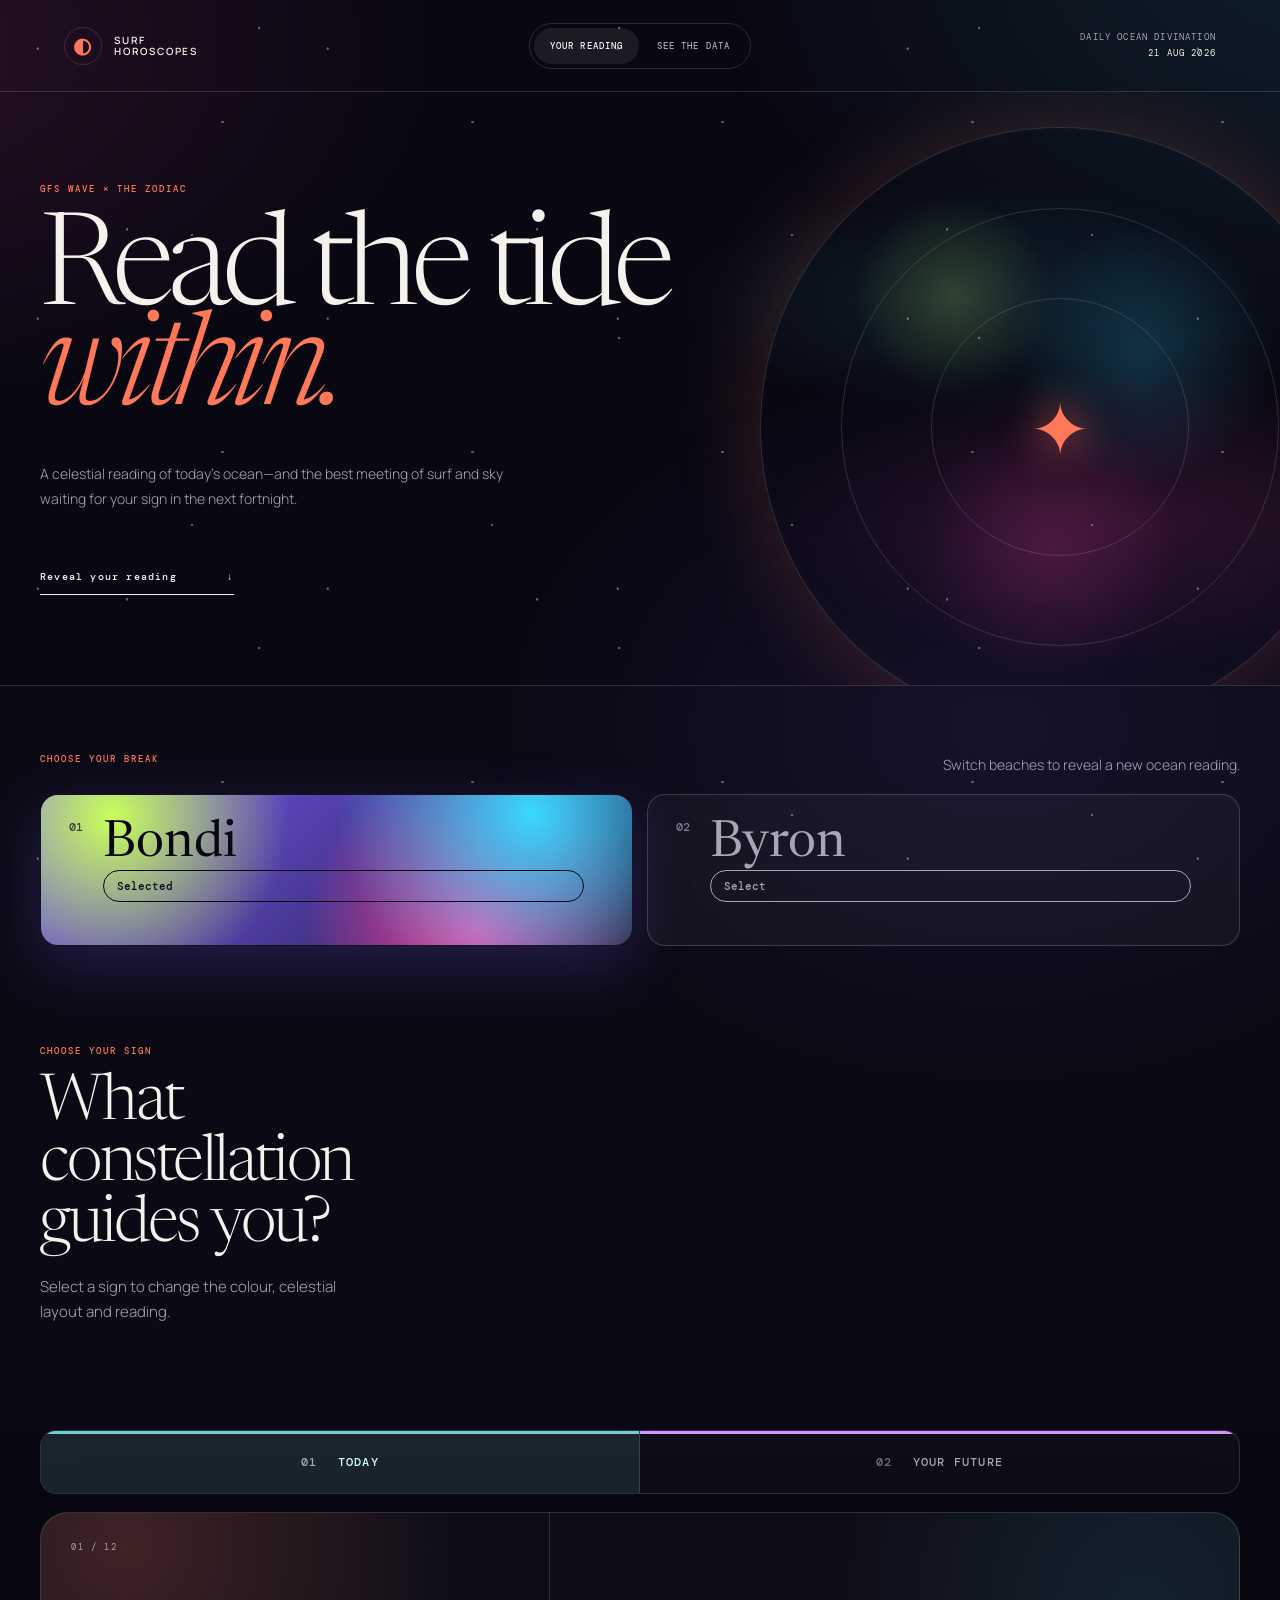
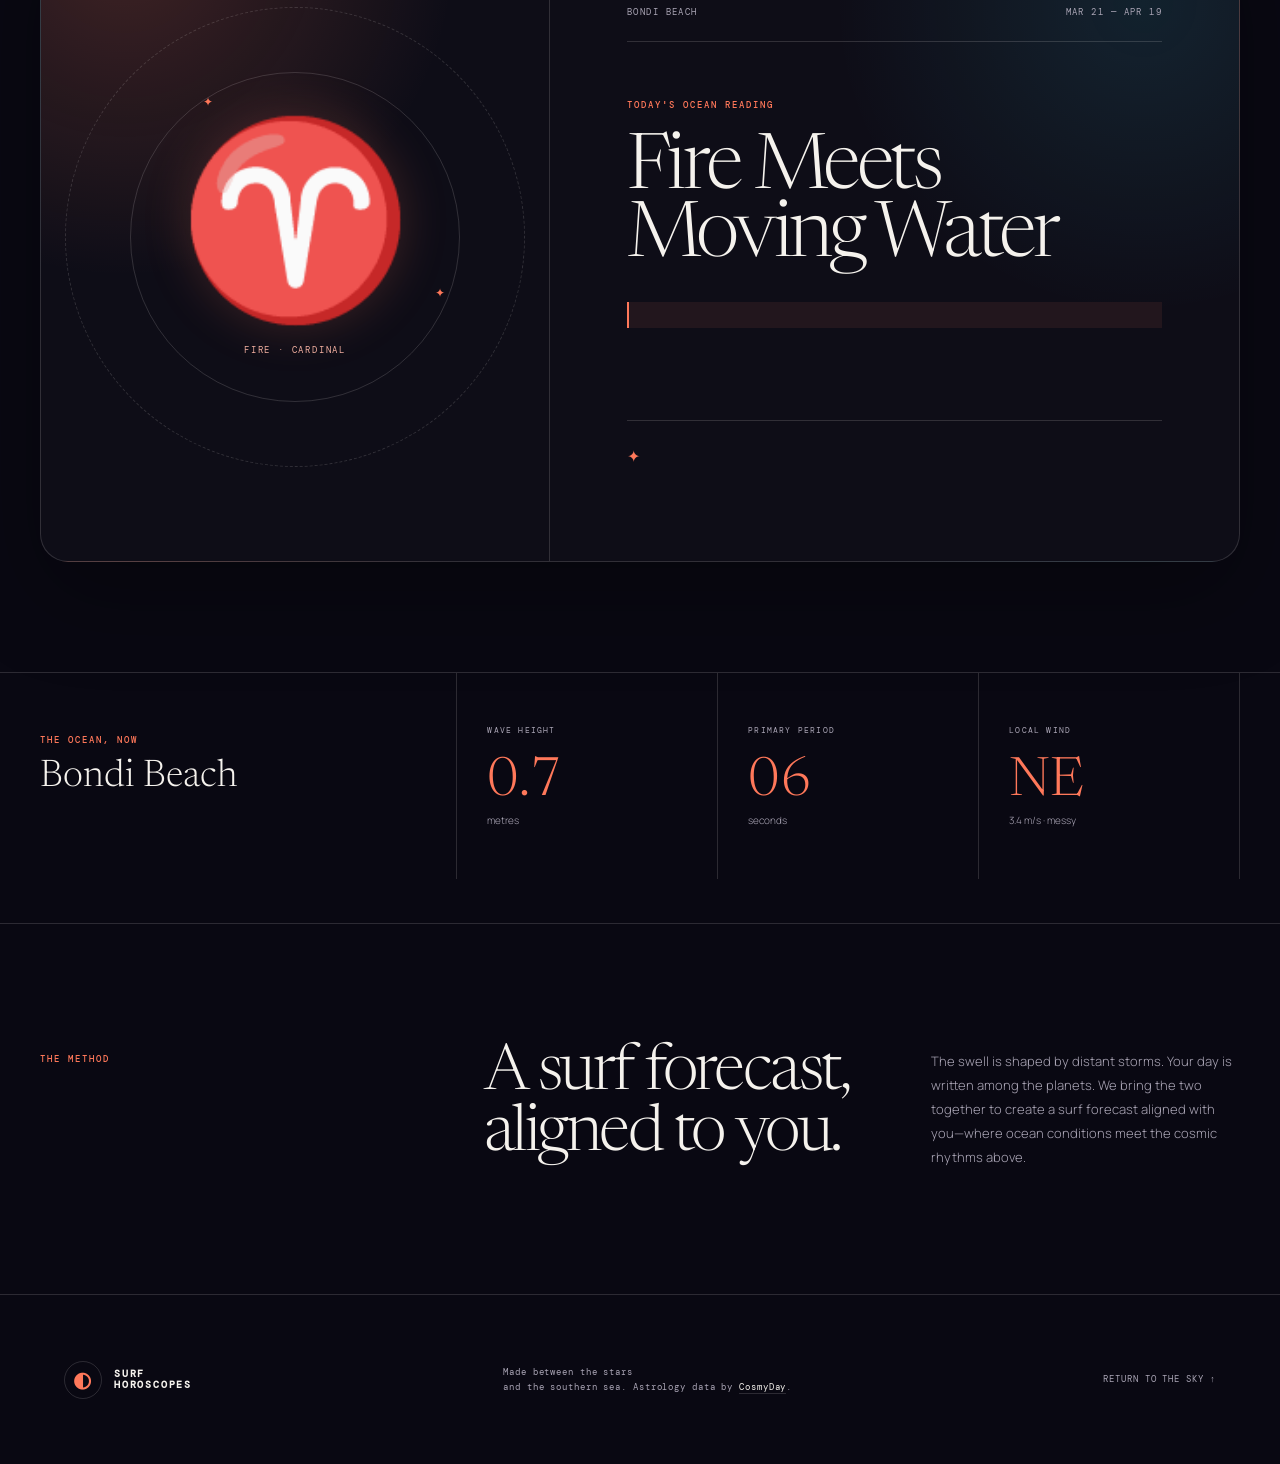
==== commit 45d668f9: "Apply Colorflow website redesign" ====
--- a/surf-horoscopes-sample/index.html
+++ b/surf-horoscopes-sample/index.html
@@ -32,12 +32,13 @@
     </section>
 
     <section class="controls" id="reading" aria-label="Choose your reading">
+      <div class="tab-intro"><p class="overline">CHOOSE YOUR BREAK</p><p>Switch beaches to reveal a new ocean reading.</p></div>
       <div class="location-tabs" role="tablist" aria-label="Surf location">
-        <button class="location-tab active" role="tab" aria-selected="true" data-location="bondi"><span>01</span> Bondi</button>
-        <button class="location-tab" role="tab" aria-selected="false" data-location="byron"><span>02</span> Byron</button>
+        <button class="location-tab active" role="tab" aria-selected="true" data-location="bondi"><span class="tab-number">01</span><span class="tab-name">Bondi</span><span class="tab-detail"></span><span class="tab-state">Selected</span></button>
+        <button class="location-tab" role="tab" aria-selected="false" data-location="byron"><span class="tab-number">02</span><span class="tab-name">Byron</span><span class="tab-detail"></span><span class="tab-state">Select</span></button>
       </div>
       <div class="sign-picker">
-        <div><p class="overline">CHOOSE YOUR SIGN</p><h2>What constellation<br>guides you?</h2></div>
+        <div><p class="overline">CHOOSE YOUR SIGN</p><h2>What constellation<br>guides you?</h2><p class="picker-help">Select a sign to change the colour, celestial layout and reading.</p></div>
         <div class="sign-grid" role="listbox" aria-label="Star sign" id="sign-grid"></div>
       </div>
     </section>
--- a/surf-horoscopes-sample/styles.css
+++ b/surf-horoscopes-sample/styles.css
@@ -32,3 +32,24 @@
 body[data-period="future"] .reading-card{border-color:color-mix(in srgb,#d991fb 48%,var(--line));box-shadow:0 35px 100px rgba(102,48,126,.25)}
 body[data-period="future"] .cosmic-context{border-left-color:#d991fb}
 @media(max-width:560px){.time-tab{min-height:54px;font-size:10px}.reading-meta{gap:18px;line-height:1.5}}
+
+/* Colorflow redesign */
+:root{--void:#090812;--paper:#f5f2ed;--muted:#aaa5b5;--line:rgba(245,242,237,.15);--flow-pink:#ff42a1;--flow-violet:#7b5cff;--flow-blue:#3ad8ff;--flow-lime:#c9ff5a}
+body:before{content:"";position:fixed;inset:-20%;pointer-events:none;z-index:-2;background:radial-gradient(ellipse at 7% 18%,rgba(255,66,161,.13),transparent 25%),radial-gradient(ellipse at 88% 10%,rgba(58,216,255,.11),transparent 28%),radial-gradient(ellipse at 70% 72%,rgba(123,92,255,.10),transparent 29%);filter:blur(22px)}
+.intro{min-height:590px;padding-top:82px;background:radial-gradient(ellipse at 76% 35%,rgba(58,216,255,.10),transparent 22%),radial-gradient(ellipse at 90% 72%,rgba(255,66,161,.13),transparent 25%)}
+.intro-orbit{background:radial-gradient(circle at 32% 28%,rgba(201,255,90,.18),transparent 17%),radial-gradient(circle at 64% 38%,rgba(58,216,255,.18),transparent 25%),radial-gradient(circle at 48% 70%,rgba(255,66,161,.18),transparent 26%)}
+.controls{padding:58px max(calc((100vw - 1200px)/2),24px) 0;background:rgba(255,255,255,.012)}
+.tab-intro{display:flex;align-items:end;justify-content:space-between;margin-bottom:20px}.tab-intro p:last-child{margin:0;color:var(--muted);font-size:14px}
+.location-tabs{height:auto;display:grid;grid-template-columns:1fr 1fr;gap:14px;border:0}
+.location-tab{min-height:126px;position:relative;display:grid;grid-template-columns:auto 1fr auto;grid-template-rows:1fr 1fr;align-items:center;gap:0 20px;padding:24px 28px!important;border:1px solid rgba(245,242,237,.18)!important;border-radius:18px;text-align:left;background:rgba(255,255,255,.035);overflow:hidden}
+.location-tab:before{content:"";position:absolute;inset:0;opacity:0;background:radial-gradient(circle at 12% 15%,var(--flow-lime),transparent 33%),radial-gradient(circle at 83% 12%,var(--flow-blue),transparent 38%),radial-gradient(circle at 74% 90%,var(--flow-pink),transparent 38%),linear-gradient(135deg,var(--flow-violet),#19152d);transition:opacity .35s}
+.location-tab>*{position:relative;z-index:1}.location-tab:hover{border-color:rgba(245,242,237,.45)!important;transform:translateY(-2px)}
+.location-tab.active{color:#090812;border-color:transparent!important;box-shadow:0 18px 60px rgba(123,92,255,.24)}.location-tab.active:before{opacity:1}.location-tab.active:after{display:none}
+.tab-number{grid-row:1/3;font:500 12px var(--mono)!important;margin:0!important;align-self:start;opacity:.72}.tab-name{font:400 clamp(34px,4vw,54px)/1 var(--serif)!important;margin:0!important;align-self:end}.tab-detail{font:400 12px var(--mono)!important;margin:0!important;align-self:start;opacity:.7}.tab-state{font:500 11px var(--mono)!important;margin:0!important;border:1px solid currentColor;border-radius:999px;padding:8px 13px;align-self:start}
+.sign-picker{padding-left:0;padding-right:0}.picker-help{max-width:340px;color:var(--muted);font-size:15px;line-height:1.7}.sign-grid{border:0;gap:9px}
+.sign-button{min-height:96px;border:1px solid var(--line)!important;border-radius:14px;background:rgba(255,255,255,.025)}.sign-button:hover{transform:translateY(-2px);border-color:rgba(245,242,237,.42)!important}.sign-button.selected{border-color:var(--sign)!important;background:linear-gradient(rgba(9,8,18,.68),rgba(9,8,18,.68)),var(--sign-gradient);box-shadow:0 10px 35px var(--glow)}
+.sign-button:focus-visible,.location-tab:focus-visible,.time-tab:focus-visible{outline:3px solid var(--paper);outline-offset:3px}
+.reading-shell{max-width:1248px;margin:auto;padding:0 24px 110px}.reading-card{border-radius:28px;background:radial-gradient(circle at 7% 5%,var(--glow),transparent 26%),radial-gradient(circle at 92% 14%,rgba(58,216,255,.10),transparent 25%),rgba(255,255,255,.025)}
+.time-tabs{border-radius:16px;overflow:hidden;background:rgba(255,255,255,.025)}
+@media(max-width:850px){.controls{padding-left:20px;padding-right:20px}.tab-intro{align-items:flex-start;gap:10px;flex-direction:column}.sign-picker{padding-left:0;padding-right:0}.reading-shell{padding-left:20px;padding-right:20px}}
+@media(max-width:560px){.intro{min-height:520px}.controls{padding:42px 14px 0}.location-tabs{height:auto;grid-template-columns:1fr}.location-tab{min-height:110px;padding:20px!important}.tab-state{font-size:10px!important}.sign-picker{padding-left:0;padding-right:0}.reading-shell{padding-left:14px;padding-right:14px}.reading-card{border-radius:20px}.tab-intro p:last-child{font-size:13px}}
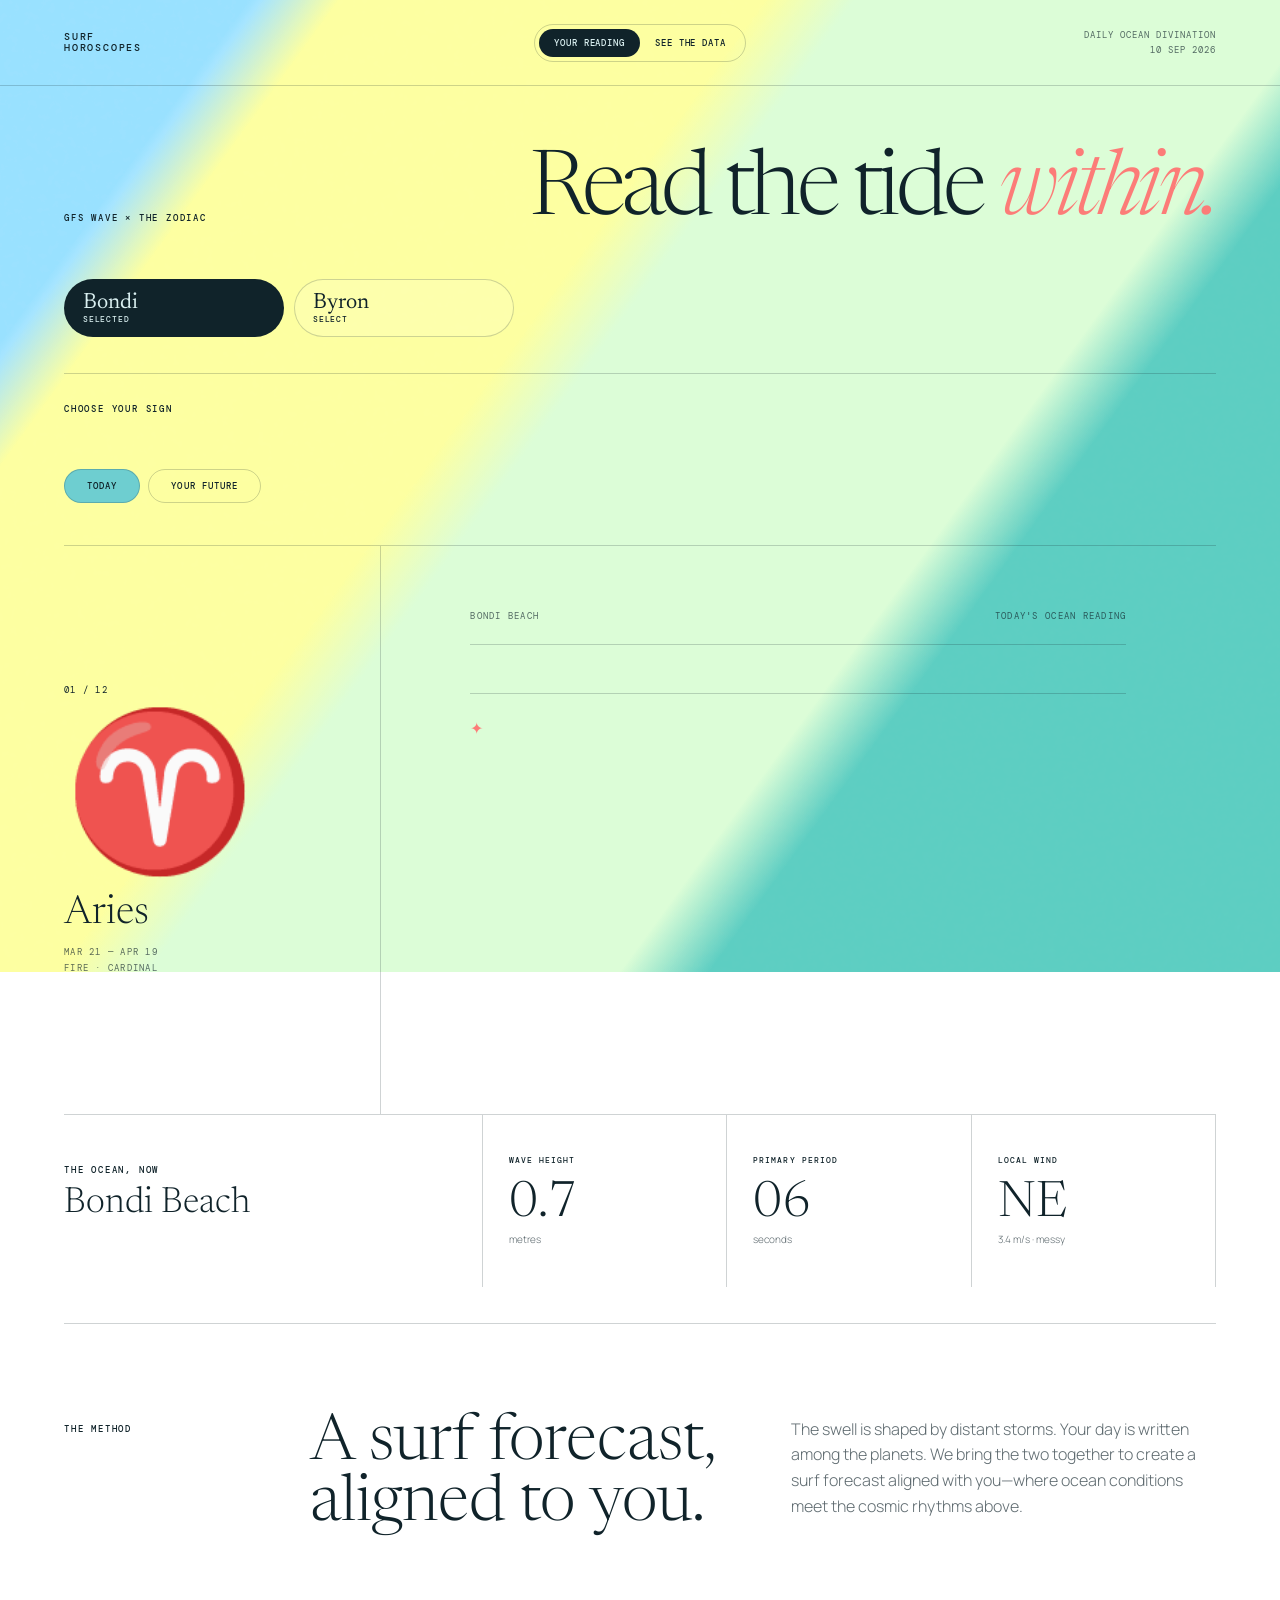
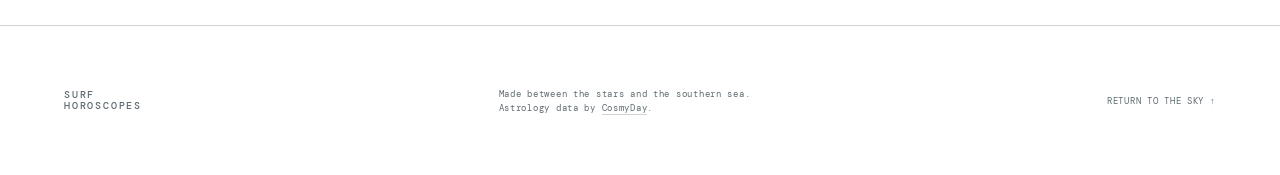
==== commit ea4ca6fd: "Apply forecast-reactive Quiet Field design" ====
--- a/surf-horoscopes-sample/index.html
+++ b/surf-horoscopes-sample/index.html
@@ -1,85 +1,8 @@
-<!doctype html>
-<html lang="en">
-<head>
-  <meta charset="utf-8">
-  <meta name="viewport" content="width=device-width,initial-scale=1">
-  <title>Surf Horoscopes — Read the Tide Within</title>
-  <meta name="description" content="Today's surf horoscope and your best cosmic surf day in the next fortnight for Bondi and Byron.">
-  <meta property="og:title" content="Surf Horoscopes">
-  <meta property="og:description" content="Read the tide within.">
-  <meta property="og:image" content="og.png">
-  <link rel="icon" href="favicon.svg">
-  <link rel="preconnect" href="https://fonts.googleapis.com">
-  <link rel="preconnect" href="https://fonts.gstatic.com" crossorigin>
-  <link href="https://fonts.googleapis.com/css2?family=DM+Mono:wght@300;400;500&family=Manrope:wght@300;400;500;600&family=Newsreader:opsz,wght@6..72,300;6..72,400;6..72,500&display=swap" rel="stylesheet">
-  <link rel="stylesheet" href="styles.css">
-</head>
-<body>
-  <div class="stars" aria-hidden="true"></div>
-  <header class="site-header">
-    <a class="wordmark" href="#top" aria-label="Surf Horoscopes home"><span class="moon-mark">◐</span><span>SURF<br>HOROSCOPES</span></a>
-    <nav class="site-nav" aria-label="Main navigation"><a class="active" href="index.html">Your reading</a><a href="data.html">See the data</a></nav>
-    <p class="edition">DAILY OCEAN DIVINATION<br><span id="edition-date">21 AUG 2026</span></p>
-  </header>
-
-  <main id="top">
-    <section class="intro">
-      <div class="intro-orbit" aria-hidden="true"><span>✦</span></div>
-      <p class="overline">GFS WAVE × THE ZODIAC</p>
-      <h1>Read the tide<br><em>within.</em></h1>
-      <p class="intro-copy">A celestial reading of today's ocean—and the best meeting of surf and sky waiting for your sign in the next fortnight.</p>
-      <a class="begin" href="#reading">Reveal your reading <span>↓</span></a>
-    </section>
-
-    <section class="controls" id="reading" aria-label="Choose your reading">
-      <div class="tab-intro"><p class="overline">CHOOSE YOUR BREAK</p><p>Switch beaches to reveal a new ocean reading.</p></div>
-      <div class="location-tabs" role="tablist" aria-label="Surf location">
-        <button class="location-tab active" role="tab" aria-selected="true" data-location="bondi"><span class="tab-number">01</span><span class="tab-name">Bondi</span><span class="tab-detail"></span><span class="tab-state">Selected</span></button>
-        <button class="location-tab" role="tab" aria-selected="false" data-location="byron"><span class="tab-number">02</span><span class="tab-name">Byron</span><span class="tab-detail"></span><span class="tab-state">Select</span></button>
-      </div>
-      <div class="sign-picker">
-        <div><p class="overline">CHOOSE YOUR SIGN</p><h2>What constellation<br>guides you?</h2><p class="picker-help">Select a sign to change the colour, celestial layout and reading.</p></div>
-        <div class="sign-grid" role="listbox" aria-label="Star sign" id="sign-grid"></div>
-      </div>
-    </section>
-
-    <section class="reading-shell" aria-live="polite">
-      <div class="time-tabs" role="tablist" aria-label="Reading time">
-        <button class="time-tab today active" role="tab" aria-selected="true" data-period="today"><span>01</span> Today</button>
-        <button class="time-tab future" role="tab" aria-selected="false" data-period="future"><span>02</span> Your future</button>
-      </div>
-      <div class="reading-card" id="reading-card">
-        <div class="sigil-panel">
-          <span class="sign-index" id="sign-index">01 / 12</span>
-          <div class="zodiac-glyph" id="zodiac-glyph">♈</div>
-          <div class="orbit orbit-one"></div><div class="orbit orbit-two"></div>
-          <p id="element-label">FIRE · CARDINAL</p>
-        </div>
-        <div class="message-panel">
-          <div class="reading-meta"><span id="location-label">BONDI BEACH</span><span id="sign-dates">MAR 21 — APR 19</span></div>
-          <p class="overline" id="reading-period-label">TODAY'S OCEAN READING</p>
-          <h2 id="reading-title">Fire Meets<br>Moving Water</h2>
-          <p class="cosmic-context" id="cosmic-context"></p>
-          <p class="reading-copy" id="reading-copy"></p>
-          <blockquote><span>✦</span><p id="mantra"></p></blockquote>
-        </div>
-      </div>
-    </section>
-
-    <section class="conditions-panel">
-      <div class="conditions-heading"><p class="overline" id="conditions-time">THE OCEAN, NOW</p><h2 id="conditions-location">Bondi Beach</h2></div>
-      <div class="condition"><span>WAVE HEIGHT</span><strong id="wave-height">0.7</strong><small>metres</small></div>
-      <div class="condition"><span>PRIMARY PERIOD</span><strong id="wave-period">06</strong><small>seconds</small></div>
-      <div class="condition"><span>LOCAL WIND</span><strong id="wind-direction">NE</strong><small id="wind-speed">3.4 m/s · messy</small></div>
-      <p class="conditions-note" id="conditions-note"></p>
-    </section>
-
-    <section class="about">
-      <p class="overline">THE METHOD</p><div><h2>A surf forecast,<br>aligned to you.</h2><p>The swell is shaped by distant storms. Your day is written among the planets. We bring the two together to create a surf forecast aligned with you—where ocean conditions meet the cosmic rhythms above.</p></div>
-    </section>
-  </main>
-
-  <footer><a class="wordmark" href="#top"><span class="moon-mark">◐</span><span>SURF<br>HOROSCOPES</span></a><p>Made between the stars<br>and the southern sea. Astrology data by <a href="https://cosmyday.com" rel="external">CosmyDay</a>.</p><a href="#top">RETURN TO THE SKY ↑</a></footer>
-  <script src="app.js"></script>
-</body>
-</html>
+<!doctype html><html lang="en"><head><meta charset="utf-8"><meta name="viewport" content="width=device-width,initial-scale=1"><title>Surf Horoscopes — Read the Tide Within</title><meta name="description" content="A surf forecast aligned to your star sign for Bondi and Byron."><meta property="og:title" content="Surf Horoscopes"><meta property="og:description" content="Read the tide within."><meta property="og:image" content="og.png"><link rel="icon" href="favicon.svg"><link rel="preconnect" href="https://fonts.googleapis.com"><link rel="preconnect" href="https://fonts.gstatic.com" crossorigin><link href="https://fonts.googleapis.com/css2?family=DM+Mono:wght@300;400;500&family=Manrope:wght@300;400;500;600&family=Newsreader:opsz,wght@6..72,300;6..72,400;6..72,500&display=swap" rel="stylesheet"><link rel="stylesheet" href="styles.css"></head>
+<body data-swell="small" data-period-speed="short" data-wind-shape="messy"><div class="colour-field" aria-hidden="true"></div>
+<header class="site-header" id="top"><a class="wordmark" href="index.html">SURF<br>HOROSCOPES</a><nav class="site-nav" aria-label="Main navigation"><a class="active" href="index.html">Your reading</a><a href="data.html">See the data</a></nav><p class="edition">DAILY OCEAN DIVINATION<br><span id="edition-date">10 SEP 2026</span></p></header>
+<main><section class="selection-panel" aria-label="Choose your reading"><div class="selection-heading"><p class="overline">GFS WAVE × THE ZODIAC</p><h1>Read the tide <em>within.</em></h1></div><div class="location-tabs" role="tablist" aria-label="Surf location"><button class="location-tab active" role="tab" aria-selected="true" data-location="bondi"><span class="tab-name">Bondi</span><span class="tab-detail"></span><span class="tab-state">Selected</span></button><button class="location-tab" role="tab" aria-selected="false" data-location="byron"><span class="tab-name">Byron</span><span class="tab-detail"></span><span class="tab-state">Select</span></button></div><div class="sign-picker"><p class="overline">CHOOSE YOUR SIGN</p><div class="sign-grid" role="listbox" aria-label="Star sign" id="sign-grid"></div></div><div class="time-tabs" role="tablist" aria-label="Reading time"><button class="time-tab today active" role="tab" aria-selected="true" data-period="today">Today</button><button class="time-tab future" role="tab" aria-selected="false" data-period="future">Your future</button></div></section>
+<section class="report-stage" aria-live="polite"><aside class="reading-identity"><span class="sign-index" id="sign-index">01 / 12</span><div class="zodiac-glyph" id="zodiac-glyph">♈</div><h2 id="selected-sign-name">Aries</h2><p id="sign-dates">MAR 21 — APR 19</p><p id="element-label">FIRE · CARDINAL</p></aside><article class="message-panel"><div class="reading-meta"><span id="location-label">BONDI BEACH</span><span id="reading-period-label">TODAY'S OCEAN READING</span></div><h2 id="reading-title"></h2><p class="cosmic-context" id="cosmic-context"></p><p class="reading-copy" id="reading-copy"></p><blockquote><span>✦</span><p id="mantra"></p></blockquote></article></section>
+<section class="conditions-panel"><div class="conditions-heading"><p class="overline" id="conditions-time">THE OCEAN, NOW</p><h2 id="conditions-location">Bondi Beach</h2></div><div class="condition"><span>WAVE HEIGHT</span><strong id="wave-height">0.7</strong><small>metres</small></div><div class="condition"><span>PRIMARY PERIOD</span><strong id="wave-period">06</strong><small>seconds</small></div><div class="condition"><span>LOCAL WIND</span><strong id="wind-direction">NE</strong><small id="wind-speed">3.4 m/s · messy</small></div><p class="conditions-note" id="conditions-note"></p></section>
+<section class="about"><p class="overline">THE METHOD</p><h2>A surf forecast,<br>aligned to you.</h2><p>The swell is shaped by distant storms. Your day is written among the planets. We bring the two together to create a surf forecast aligned with you—where ocean conditions meet the cosmic rhythms above.</p></section></main>
+  <footer><a class="wordmark" href="#top">SURF<br>HOROSCOPES</a><p>Made between the stars and the southern sea.<br>Astrology data by <a href="https://cosmyday.com" rel="external">CosmyDay</a>.</p><a href="#top">RETURN TO THE SKY ↑</a></footer><script src="app.js"></script></body></html>
--- a/surf-horoscopes-sample/styles.css
+++ b/surf-horoscopes-sample/styles.css
@@ -1,55 +1,11 @@
-:root{--void:#0c0b13;--paper:#e9e4dc;--muted:#9d98a7;--line:rgba(233,228,220,.16);--sign:#ff785a;--sign-soft:#f3b0a1;--glow:rgba(255,120,90,.2);--serif:"Newsreader",Georgia,serif;--sans:"Manrope",Arial,sans-serif;--mono:"DM Mono",monospace}
-*{box-sizing:border-box}html{scroll-behavior:smooth}body{margin:0;background:var(--void);color:var(--paper);font-family:var(--sans);font-weight:300;transition:background .65s ease}a{color:inherit;text-decoration:none}button{font:inherit}.stars{position:fixed;inset:0;pointer-events:none;opacity:.35;background-image:radial-gradient(circle at 13% 18%,#fff 0 1px,transparent 1.5px),radial-gradient(circle at 72% 9%,#fff 0 1px,transparent 1.5px),radial-gradient(circle at 89% 37%,#fff 0 1px,transparent 1.5px),radial-gradient(circle at 31% 62%,#fff 0 1px,transparent 1.5px),radial-gradient(circle at 64% 81%,#fff 0 1px,transparent 1.5px);background-size:290px 270px,360px 310px,250px 330px,410px 370px,300px 290px;z-index:-1}.site-header{height:92px;display:flex;align-items:center;justify-content:space-between;padding:0 clamp(22px,5vw,78px);border-bottom:1px solid var(--line)}.wordmark{display:flex;gap:12px;align-items:center;font-size:10px;line-height:1.05;letter-spacing:.18em;font-weight:600}.moon-mark{width:38px;height:38px;border:1px solid var(--line);border-radius:50%;display:grid;place-items:center;color:var(--sign);font-size:21px;transition:color .5s}.edition{text-align:right;font:400 9px/1.7 var(--mono);letter-spacing:.13em;color:var(--muted)}.edition span{color:var(--paper)}.intro{min-height:710px;padding:105px max(calc((100vw - 1200px)/2),24px) 90px;position:relative;overflow:hidden}.overline{font:500 9px var(--mono);letter-spacing:.22em;color:var(--sign);transition:color .5s}.intro h1{font:300 clamp(72px,10vw,146px)/.78 var(--serif);letter-spacing:-.06em;margin:30px 0}.intro h1 em{font-weight:300;color:var(--sign);transition:color .5s}.intro-copy{max-width:470px;margin:36px 0 52px;font-size:14px;line-height:1.8;color:#aaa5b1}.begin{display:inline-flex;align-items:center;gap:50px;border-bottom:1px solid var(--paper);padding:0 0 11px;font:500 10px var(--mono);letter-spacing:.12em}.intro-orbit{position:absolute;width:600px;height:600px;border:1px solid var(--line);border-radius:50%;right:-80px;top:35px;box-shadow:0 0 90px var(--glow),inset 0 0 100px rgba(255,255,255,.015);display:grid;place-items:center}.intro-orbit:before,.intro-orbit:after{content:"";position:absolute;border:1px solid var(--line);border-radius:50%;inset:80px}.intro-orbit:after{inset:170px}.intro-orbit span{font-size:72px;color:var(--sign);filter:drop-shadow(0 0 22px var(--sign));transition:color .5s}.controls{border-top:1px solid var(--line)}.location-tabs{height:116px;display:grid;grid-template-columns:1fr 1fr;border-bottom:1px solid var(--line)}.location-tab{background:transparent;color:var(--muted);border:0;border-right:1px solid var(--line);cursor:pointer;text-align:left;padding:0 clamp(25px,7vw,110px);font:300 clamp(28px,4vw,53px) var(--serif);transition:.3s}.location-tab:last-child{border-right:0}.location-tab span{font:400 9px var(--mono);margin-right:22px}.location-tab:hover,.location-tab.active{background:rgba(255,255,255,.035);color:var(--paper)}.location-tab.active:after{content:"";display:inline-block;width:7px;height:7px;background:var(--sign);border-radius:50%;margin:0 0 8px 18px;box-shadow:0 0 14px var(--sign)}.sign-picker{display:grid;grid-template-columns:.75fr 1.25fr;gap:70px;padding:90px max(calc((100vw - 1200px)/2),24px)}.sign-picker h2,.about h2{font:300 clamp(42px,5vw,68px)/.95 var(--serif);letter-spacing:-.04em;margin:17px 0}.sign-grid{display:grid;grid-template-columns:repeat(4,1fr);border-top:1px solid var(--line);border-left:1px solid var(--line)}.sign-button{min-height:90px;border:0;border-right:1px solid var(--line);border-bottom:1px solid var(--line);background:transparent;color:var(--muted);cursor:pointer;display:flex;flex-direction:column;align-items:center;justify-content:center;gap:7px;transition:.25s}.sign-button .glyph{font:24px var(--serif)}.sign-button .name{font:400 8px var(--mono);letter-spacing:.1em}.sign-button:hover,.sign-button.selected{color:var(--paper);background:color-mix(in srgb,var(--sign) 12%,transparent)}.sign-button.selected .glyph{color:var(--sign);text-shadow:0 0 15px var(--sign)}.reading-shell{padding:0 max(calc((100vw - 1200px)/2),24px) 110px}.reading-card{min-height:650px;display:grid;grid-template-columns:.85fr 1.15fr;border:1px solid var(--line);background:rgba(255,255,255,.025);box-shadow:0 35px 90px rgba(0,0,0,.3);overflow:hidden}.sigil-panel{position:relative;display:flex;flex-direction:column;align-items:center;justify-content:center;background:radial-gradient(circle,var(--glow),transparent 63%);border-right:1px solid var(--line);overflow:hidden}.sign-index{position:absolute;top:28px;left:30px;font:400 9px var(--mono);letter-spacing:.18em;color:var(--muted)}.zodiac-glyph{font:300 clamp(110px,15vw,190px) var(--serif);color:var(--sign);text-shadow:0 0 50px var(--glow);z-index:2;animation:float 6s ease-in-out infinite}.sigil-panel>p{font:400 9px var(--mono);letter-spacing:.2em;color:var(--sign-soft);z-index:2}.orbit{position:absolute;border:1px solid var(--line);border-radius:50%;width:330px;height:330px}.orbit-two{width:460px;height:460px;border-style:dashed;animation:spin 45s linear infinite}.orbit-one:before,.orbit-one:after{content:"✦";position:absolute;color:var(--sign);font-size:12px}.orbit-one:before{top:20px;left:72px}.orbit-one:after{right:14px;bottom:100px}.message-panel{padding:65px clamp(34px,6vw,85px);display:flex;flex-direction:column;justify-content:center}.reading-meta{display:flex;justify-content:space-between;padding-bottom:23px;border-bottom:1px solid var(--line);margin-bottom:48px;font:400 9px var(--mono);letter-spacing:.16em;color:var(--muted)}.message-panel h2{font:300 clamp(50px,6vw,82px)/.88 var(--serif);letter-spacing:-.045em;margin:17px 0 30px}.reading-copy{color:#b6b0bc;line-height:1.9;font-size:14px;max-width:590px}.message-panel blockquote{margin:40px 0 0;padding:24px 0 0;border-top:1px solid var(--line);display:flex;gap:18px;align-items:flex-start;color:var(--sign-soft)}.message-panel blockquote p{font:italic 300 22px/1.3 var(--serif);margin:0}.message-panel blockquote span{color:var(--sign)}.conditions-panel{display:grid;grid-template-columns:1.2fr repeat(3,.75fr);border-top:1px solid var(--line);border-bottom:1px solid var(--line);padding:0 max(calc((100vw - 1200px)/2),24px);position:relative}.conditions-heading,.condition{padding:52px 30px;border-right:1px solid var(--line)}.conditions-heading{padding-left:0}.conditions-heading h2{font:300 38px var(--serif);margin:12px 0}.condition{display:flex;flex-direction:column}.condition span{font:400 8px var(--mono);letter-spacing:.15em;color:var(--muted)}.condition strong{font:300 54px var(--serif);color:var(--sign);margin:20px 0 4px}.condition small{color:var(--muted);font-size:10px}.conditions-note{grid-column:1/-1;padding:22px 0;margin:0;font-size:11px;color:var(--muted)}.about{padding:120px max(calc((100vw - 1200px)/2),24px);display:grid;grid-template-columns:.65fr 1.35fr;gap:80px}.about div{display:grid;grid-template-columns:1.1fr .9fr;gap:70px}.about h2{margin:0}.about div p{margin:5px 0;color:var(--muted);font-size:13px;line-height:1.85}footer{min-height:170px;border-top:1px solid var(--line);padding:0 clamp(24px,5vw,78px);display:flex;align-items:center;justify-content:space-between;color:var(--muted);font:400 9px/1.6 var(--mono);letter-spacing:.1em}footer .wordmark{color:var(--paper)}@keyframes float{50%{transform:translateY(-12px)}}@keyframes spin{to{transform:rotate(360deg)}}
-body[data-layout="lunar"] .sigil-panel{background:radial-gradient(circle at 38% 40%,var(--glow),transparent 48%),linear-gradient(145deg,rgba(255,255,255,.025),transparent)}body[data-layout="lunar"] .zodiac-glyph{transform:translate(-25px,-12px)}body[data-layout="lunar"] .orbit-one{width:290px;height:390px}body[data-layout="split"] .sigil-panel{background:linear-gradient(135deg,var(--glow) 0 49.8%,transparent 50.2%)}body[data-layout="split"] .orbit-one{border-radius:0;transform:rotate(45deg);width:270px;height:270px}body[data-layout="earth"] .sigil-panel{background:linear-gradient(0deg,var(--glow),transparent 42%)}body[data-layout="earth"] .orbit-one{border-radius:28%;transform:rotate(12deg)}body[data-layout="earth"] .orbit-two{border-radius:38%;animation:none;transform:rotate(-18deg)}body[data-layout="horizon"] .sigil-panel{justify-content:flex-end;padding-bottom:100px;background:linear-gradient(0deg,var(--glow),transparent 55%)}body[data-layout="horizon"] .orbit-one{width:520px;height:220px;bottom:25px}body[data-layout="horizon"] .orbit-two{width:620px;height:300px;bottom:-30px}
-@media(max-width:850px){.intro{min-height:620px}.intro-orbit{width:430px;height:430px;opacity:.45}.sign-picker{grid-template-columns:1fr}.reading-card{grid-template-columns:1fr}.sigil-panel{min-height:390px;border-right:0;border-bottom:1px solid var(--line)}.conditions-panel{grid-template-columns:1fr 1fr}.conditions-heading,.condition{border-bottom:1px solid var(--line)}.about,.about div{grid-template-columns:1fr}.about{gap:35px}}
-@media(max-width:560px){.site-header{height:76px}.edition{display:none}.intro{padding-top:80px;min-height:560px}.intro h1{font-size:76px}.intro-orbit{right:-260px}.location-tabs{height:90px}.location-tab{font-size:30px;padding:0 24px}.sign-picker{padding:65px 20px;gap:35px}.sign-grid{grid-template-columns:repeat(3,1fr)}.sign-button{min-height:80px}.reading-shell{padding:0 14px 70px}.reading-card{min-height:0}.sigil-panel{min-height:330px}.message-panel{padding:48px 28px}.reading-meta{margin-bottom:36px}.message-panel h2{font-size:52px}.conditions-panel{padding:0 20px;grid-template-columns:1fr}.conditions-heading,.condition{border-right:0;padding:34px 0}.conditions-note{padding:25px 0}.about{padding:85px 24px}.about div{gap:25px}footer{padding:45px 24px;align-items:flex-start;flex-direction:column;gap:30px}}
-.site-nav{display:flex;align-self:stretch}.site-nav a{display:flex;align-items:center;padding:0 20px;border-bottom:2px solid transparent;color:var(--muted);font:500 9px var(--mono);letter-spacing:.12em;text-transform:uppercase}.site-nav a:hover,.site-nav a.active{color:var(--paper);border-bottom-color:var(--sign)}.data-page{max-width:1200px;margin:auto;padding:90px 24px 120px}.data-intro{max-width:720px;margin-bottom:100px}.data-intro h1{font:300 clamp(72px,10vw,130px)/.8 var(--serif);letter-spacing:-.06em;margin:28px 0}.data-intro h1 em{color:var(--sign);font-weight:300}.data-intro>p:last-child{max-width:560px;color:var(--muted);line-height:1.8}.chart-section{padding:65px 0;border-top:1px solid var(--line)}.chart-section h2{font:300 clamp(42px,6vw,72px) var(--serif);margin:10px 0 32px}.chart-section img{display:block;width:100%;height:auto;border:1px solid var(--line);background:#15131d}.data-note{display:grid;grid-template-columns:.35fr 1fr;gap:50px;padding:50px 0;border-top:1px solid var(--line);color:var(--muted)}.data-note p{margin:0;max-width:700px;line-height:1.8}@media(max-width:560px){.site-nav a{padding:0 9px;font-size:7px}.data-page{padding-top:65px}.data-intro{margin-bottom:60px}.data-note{grid-template-columns:1fr;gap:15px}}
-
-/* Responsive header navigation */
-.site-header{display:grid;grid-template-columns:minmax(180px,1fr) auto minmax(180px,1fr);gap:24px}
-.site-header .wordmark{justify-self:start}.site-header .edition{justify-self:end}
-.site-header .site-nav{align-self:center;justify-self:center;gap:2px;padding:4px;border:1px solid var(--line);border-radius:999px}
-.site-header .site-nav a{height:36px;padding:0 16px;border:0;border-radius:999px;white-space:nowrap}
-.site-header .site-nav a:hover,.site-header .site-nav a.active{border:0;background:rgba(255,255,255,.08);color:var(--paper)}
-.chart-scroll{width:100%;max-width:1100px;margin-inline:auto;overflow-x:auto;border-radius:4px;scrollbar-width:thin;scrollbar-color:var(--line) transparent}
-.chart-scroll img{max-width:100%}
-@media(max-width:850px){.site-header{grid-template-columns:auto 1fr;gap:16px;padding-inline:22px}.site-header .edition{display:none}.site-header .site-nav{justify-self:end}}
-@media(max-width:560px){.site-header{min-height:72px;height:auto;gap:10px;padding:10px 14px}.site-header .wordmark>span:last-child{display:none}.site-header .site-nav a{height:34px;padding:0 10px;font-size:7px;letter-spacing:.08em}.chart-scroll img{width:760px;max-width:none}}
-
-/* Each sign carries a Colorflow-inspired mesh gradient. */
-.sigil-panel{background:radial-gradient(circle at 50% 42%,transparent 5%,rgba(12,11,19,.36) 64%),var(--sign-gradient)}
-.sign-button.selected{background:linear-gradient(rgba(12,11,19,.72),rgba(12,11,19,.72)),var(--sign-gradient)}
-.cosmic-context{margin:0 0 24px;padding:13px 16px;border-left:2px solid var(--sign);background:color-mix(in srgb,var(--sign) 8%,transparent);color:var(--sign-soft);font:400 12px/1.65 var(--mono)}
-footer p a{color:var(--paper);border-bottom:1px solid var(--line)}
-
-.time-tabs{display:grid;grid-template-columns:1fr 1fr;margin-bottom:18px;border:1px solid var(--line)}
-.time-tab{min-height:62px;border:0;border-right:1px solid var(--line);background:transparent;color:var(--muted);cursor:pointer;font:500 12px var(--mono);letter-spacing:.1em;text-transform:uppercase;transition:.25s}
-.time-tab:last-child{border-right:0}.time-tab span{margin-right:12px;opacity:.65}
-.time-tab.today{box-shadow:inset 0 3px 0 #6eced0}.time-tab.future{box-shadow:inset 0 3px 0 #d991fb}
-.time-tab.today.active{color:#d9ffff;background:rgba(110,206,208,.12)}
-.time-tab.future.active{color:#f1d9ff;background:rgba(217,145,251,.13)}
-body[data-period="future"]{--time-accent:#d991fb}
-body[data-period="future"] .reading-card{border-color:color-mix(in srgb,#d991fb 48%,var(--line));box-shadow:0 35px 100px rgba(102,48,126,.25)}
-body[data-period="future"] .cosmic-context{border-left-color:#d991fb}
-@media(max-width:560px){.time-tab{min-height:54px;font-size:10px}.reading-meta{gap:18px;line-height:1.5}}
-
-/* Colorflow redesign */
-:root{--void:#090812;--paper:#f5f2ed;--muted:#aaa5b5;--line:rgba(245,242,237,.15);--flow-pink:#ff42a1;--flow-violet:#7b5cff;--flow-blue:#3ad8ff;--flow-lime:#c9ff5a}
-body:before{content:"";position:fixed;inset:-20%;pointer-events:none;z-index:-2;background:radial-gradient(ellipse at 7% 18%,rgba(255,66,161,.13),transparent 25%),radial-gradient(ellipse at 88% 10%,rgba(58,216,255,.11),transparent 28%),radial-gradient(ellipse at 70% 72%,rgba(123,92,255,.10),transparent 29%);filter:blur(22px)}
-.intro{min-height:590px;padding-top:82px;background:radial-gradient(ellipse at 76% 35%,rgba(58,216,255,.10),transparent 22%),radial-gradient(ellipse at 90% 72%,rgba(255,66,161,.13),transparent 25%)}
-.intro-orbit{background:radial-gradient(circle at 32% 28%,rgba(201,255,90,.18),transparent 17%),radial-gradient(circle at 64% 38%,rgba(58,216,255,.18),transparent 25%),radial-gradient(circle at 48% 70%,rgba(255,66,161,.18),transparent 26%)}
-.controls{padding:58px max(calc((100vw - 1200px)/2),24px) 0;background:rgba(255,255,255,.012)}
-.tab-intro{display:flex;align-items:end;justify-content:space-between;margin-bottom:20px}.tab-intro p:last-child{margin:0;color:var(--muted);font-size:14px}
-.location-tabs{height:auto;display:grid;grid-template-columns:1fr 1fr;gap:14px;border:0}
-.location-tab{min-height:126px;position:relative;display:grid;grid-template-columns:auto 1fr auto;grid-template-rows:1fr 1fr;align-items:center;gap:0 20px;padding:24px 28px!important;border:1px solid rgba(245,242,237,.18)!important;border-radius:18px;text-align:left;background:rgba(255,255,255,.035);overflow:hidden}
-.location-tab:before{content:"";position:absolute;inset:0;opacity:0;background:radial-gradient(circle at 12% 15%,var(--flow-lime),transparent 33%),radial-gradient(circle at 83% 12%,var(--flow-blue),transparent 38%),radial-gradient(circle at 74% 90%,var(--flow-pink),transparent 38%),linear-gradient(135deg,var(--flow-violet),#19152d);transition:opacity .35s}
-.location-tab>*{position:relative;z-index:1}.location-tab:hover{border-color:rgba(245,242,237,.45)!important;transform:translateY(-2px)}
-.location-tab.active{color:#090812;border-color:transparent!important;box-shadow:0 18px 60px rgba(123,92,255,.24)}.location-tab.active:before{opacity:1}.location-tab.active:after{display:none}
-.tab-number{grid-row:1/3;font:500 12px var(--mono)!important;margin:0!important;align-self:start;opacity:.72}.tab-name{font:400 clamp(34px,4vw,54px)/1 var(--serif)!important;margin:0!important;align-self:end}.tab-detail{font:400 12px var(--mono)!important;margin:0!important;align-self:start;opacity:.7}.tab-state{font:500 11px var(--mono)!important;margin:0!important;border:1px solid currentColor;border-radius:999px;padding:8px 13px;align-self:start}
-.sign-picker{padding-left:0;padding-right:0}.picker-help{max-width:340px;color:var(--muted);font-size:15px;line-height:1.7}.sign-grid{border:0;gap:9px}
-.sign-button{min-height:96px;border:1px solid var(--line)!important;border-radius:14px;background:rgba(255,255,255,.025)}.sign-button:hover{transform:translateY(-2px);border-color:rgba(245,242,237,.42)!important}.sign-button.selected{border-color:var(--sign)!important;background:linear-gradient(rgba(9,8,18,.68),rgba(9,8,18,.68)),var(--sign-gradient);box-shadow:0 10px 35px var(--glow)}
-.sign-button:focus-visible,.location-tab:focus-visible,.time-tab:focus-visible{outline:3px solid var(--paper);outline-offset:3px}
-.reading-shell{max-width:1248px;margin:auto;padding:0 24px 110px}.reading-card{border-radius:28px;background:radial-gradient(circle at 7% 5%,var(--glow),transparent 26%),radial-gradient(circle at 92% 14%,rgba(58,216,255,.10),transparent 25%),rgba(255,255,255,.025)}
-.time-tabs{border-radius:16px;overflow:hidden;background:rgba(255,255,255,.025)}
-@media(max-width:850px){.controls{padding-left:20px;padding-right:20px}.tab-intro{align-items:flex-start;gap:10px;flex-direction:column}.sign-picker{padding-left:0;padding-right:0}.reading-shell{padding-left:20px;padding-right:20px}}
-@media(max-width:560px){.intro{min-height:520px}.controls{padding:42px 14px 0}.location-tabs{height:auto;grid-template-columns:1fr}.location-tab{min-height:110px;padding:20px!important}.tab-state{font-size:10px!important}.sign-picker{padding-left:0;padding-right:0}.reading-shell{padding-left:14px;padding-right:14px}.reading-card{border-radius:20px}.tab-intro p:last-child{font-size:13px}}
+:root{--ink:#10232a;--ink-soft:rgba(16,35,42,.67);--line:rgba(16,35,42,.2);--panel:rgba(244,249,242,.42);--field-a:#9edaff;--field-b:#f5f7a8;--field-c:#d9f5d5;--field-d:#68c7bd;--field-base:#d9eff0;--sign:#fc7c78;--sign-soft:#ebc399;--serif:"Newsreader",Georgia,serif;--sans:"Manrope",Arial,sans-serif;--mono:"DM Mono",monospace;--field-duration:24s}
+*{box-sizing:border-box}html{scroll-behavior:smooth}body{margin:0;color:var(--ink);font:300 16px/1.6 var(--sans);transition:color .7s ease}a{color:inherit;text-decoration:none}button{font:inherit;color:inherit}.colour-field{position:fixed;inset:-8%;z-index:-2;pointer-events:none;background:radial-gradient(ellipse at 8% 4%,var(--field-a) 0,transparent 39%),radial-gradient(ellipse at 58% 42%,var(--field-b) 0,transparent 37%),radial-gradient(ellipse at 96% 21%,var(--field-c) 0,transparent 35%),radial-gradient(ellipse at 76% 98%,var(--field-d) 0,transparent 43%),linear-gradient(145deg,var(--field-base),var(--field-b) 48%,var(--field-d));background-size:115% 115%;animation:field-drift var(--field-duration) ease-in-out infinite alternate;transition:background 1.2s ease,filter 1.2s ease}.colour-field:after{content:"";position:absolute;inset:0;opacity:.14;background-image:url("data:image/svg+xml,%3Csvg viewBox='0 0 180 180' xmlns='http://www.w3.org/2000/svg'%3E%3Cfilter id='n'%3E%3CfeTurbulence type='fractalNoise' baseFrequency='.8' numOctaves='3' stitchTiles='stitch'/%3E%3C/filter%3E%3Crect width='100%25' height='100%25' filter='url(%23n)' opacity='.25'/%3E%3C/svg%3E");mix-blend-mode:soft-light}
+body[data-swell="large"]{--ink:#f7f1e8;--ink-soft:rgba(247,241,232,.7);--line:rgba(247,241,232,.22);--panel:rgba(9,12,35,.38)}body[data-wind-shape="messy"] .colour-field{background:linear-gradient(126deg,var(--field-a) 0 18%,var(--field-b) 22% 41%,var(--field-c) 45% 66%,var(--field-d) 70% 100%);filter:saturate(1.12) contrast(1.06)}body[data-wind-shape="clean"] .colour-field{border-radius:38%;filter:saturate(.94) blur(5px)}body[data-period-speed="short"]{--field-duration:5s}body[data-period-speed="long"]{--field-duration:28s}
+.site-header{min-height:86px;padding:18px clamp(20px,5vw,72px);display:grid;grid-template-columns:1fr auto 1fr;align-items:center;gap:22px;border-bottom:1px solid var(--line)}.wordmark{font:500 10px/1.05 var(--mono);letter-spacing:.18em}.edition{justify-self:end;text-align:right;margin:0;font:400 9px/1.6 var(--mono);letter-spacing:.11em;color:var(--ink-soft)}.site-nav{display:flex;padding:4px;border:1px solid var(--line);border-radius:999px}.site-nav a{padding:8px 15px;border-radius:999px;font:500 9px var(--mono);letter-spacing:.1em;text-transform:uppercase;white-space:nowrap}.site-nav a.active,.site-nav a:hover{background:var(--ink);color:var(--field-base)}
+main{max-width:1450px;margin:auto;padding:0 clamp(20px,5vw,72px)}.overline{font:500 9px var(--mono);letter-spacing:.2em}.selection-panel{padding:68px 0 42px}.selection-heading{display:flex;align-items:end;justify-content:space-between;gap:30px}.selection-heading h1{margin:0;font:300 clamp(46px,7vw,100px)/.88 var(--serif);letter-spacing:-.05em}.selection-heading h1 em{font-weight:300;color:var(--sign)}.location-tabs{display:flex;gap:10px;margin:46px 0 36px}.location-tab{display:grid;grid-template-columns:auto auto;gap:0 18px;align-items:center;min-width:220px;padding:12px 18px;border:1px solid var(--line);border-radius:999px;background:rgba(255,255,255,.12);cursor:pointer;text-align:left}.location-tab.active{background:var(--ink);color:var(--field-base)}.tab-name{font:400 22px var(--serif)}.tab-detail{grid-column:1/-1;font:400 8px var(--mono);opacity:.7}.tab-state{font:500 8px var(--mono);text-transform:uppercase;letter-spacing:.1em}.sign-picker{border-top:1px solid var(--line);padding-top:20px}.sign-grid{display:flex;gap:8px;overflow-x:auto;padding:8px 0 15px;scrollbar-width:thin}.sign-button{flex:0 0 82px;min-height:76px;border:1px solid transparent;border-radius:50%;background:transparent;cursor:pointer}.sign-button span{display:block}.sign-button .glyph{font:28px var(--serif)}.sign-button .name{font:400 7px var(--mono);letter-spacing:.08em}.sign-button.selected{border-color:var(--ink);background:color-mix(in srgb,var(--sign) 38%,transparent)}.time-tabs{display:flex;gap:8px;margin-top:22px}.time-tab{padding:10px 22px;border:1px solid var(--line);border-radius:999px;background:transparent;cursor:pointer;font:500 9px var(--mono);letter-spacing:.12em;text-transform:uppercase}.time-tab.today.active{background:#6eced0;color:#10232a}.time-tab.future.active{background:#9b78d3;color:#fff}
+.report-stage{display:grid;grid-template-columns:minmax(210px,.55fr) minmax(0,1.45fr);border-top:1px solid var(--line);border-bottom:1px solid var(--line);min-height:570px}.reading-identity{padding:54px 38px 54px 0;border-right:1px solid var(--line);display:flex;flex-direction:column;justify-content:center}.sign-index,.reading-identity p,.reading-meta{font:400 9px var(--mono);letter-spacing:.14em}.zodiac-glyph{font:300 clamp(90px,12vw,170px)/1 var(--serif);color:var(--sign);margin:36px 0 8px}.reading-identity h2{font:300 40px var(--serif);margin:0 0 10px}.reading-identity p{margin:2px 0;color:var(--ink-soft)}.message-panel{padding:64px clamp(34px,7vw,110px)}.reading-meta{display:flex;justify-content:space-between;gap:20px;padding-bottom:22px;border-bottom:1px solid var(--line);color:var(--ink-soft)}.message-panel h2{max-width:790px;margin:48px 0 28px;font:300 clamp(52px,7vw,96px)/.88 var(--serif);letter-spacing:-.045em}.cosmic-context{max-width:720px;padding-left:16px;border-left:2px solid var(--sign);font:400 12px/1.7 var(--mono);color:var(--ink-soft)}.reading-copy{max-width:720px;font-size:17px;line-height:1.85}.message-panel blockquote{max-width:720px;margin:36px 0 0;padding-top:22px;border-top:1px solid var(--line);display:flex;gap:15px;color:var(--ink)}.message-panel blockquote p{margin:0;font:italic 300 23px/1.35 var(--serif)}.message-panel blockquote span{color:var(--sign)}
+.conditions-panel{display:grid;grid-template-columns:1.2fr repeat(3,.7fr);border-bottom:1px solid var(--line)}.conditions-heading,.condition{padding:40px 26px;border-right:1px solid var(--line)}.conditions-heading{padding-left:0}.conditions-heading h2{margin:10px 0;font:300 36px var(--serif)}.condition{display:flex;flex-direction:column}.condition span{font:500 8px var(--mono);letter-spacing:.13em}.condition strong{margin:14px 0 2px;font:300 50px var(--serif)}.condition small,.conditions-note{color:var(--ink-soft);font-size:10px}.conditions-note{grid-column:1/-1;margin:0;padding:18px 0}.about{display:grid;grid-template-columns:.45fr 1fr 1fr;gap:55px;padding:90px 0}.about h2{margin:0;font:300 clamp(40px,5vw,68px)/.95 var(--serif)}.about>p:last-child{margin:3px 0;color:var(--ink-soft)}footer{min-height:150px;padding:38px clamp(20px,5vw,72px);border-top:1px solid var(--line);display:flex;align-items:center;justify-content:space-between;gap:25px;font:400 9px/1.6 var(--mono);letter-spacing:.08em;color:var(--ink-soft)}footer p a{border-bottom:1px solid var(--line)}
+.data-page{max-width:1200px;padding-top:70px;padding-bottom:100px}.data-intro{max-width:720px;margin-bottom:75px}.data-intro h1{font:300 clamp(64px,10vw,120px)/.82 var(--serif);margin:25px 0}.data-intro h1 em{font-weight:300;color:var(--sign)}.chart-section{padding:55px 0;border-top:1px solid var(--line)}.chart-section h2{font:300 clamp(38px,5vw,66px) var(--serif);margin:8px 0 25px}.chart-scroll{overflow-x:auto;border-radius:18px;background:rgba(255,255,255,.35)}.chart-scroll img{display:block;width:100%;height:auto}.data-note{display:grid;grid-template-columns:.35fr 1fr;gap:40px;padding:45px 0;border-top:1px solid var(--line)}
+button:focus-visible,a:focus-visible{outline:3px solid var(--sign);outline-offset:3px}@keyframes field-drift{0%{background-position:0 0;transform:scale(1) rotate(0)}100%{background-position:100% 75%;transform:scale(1.08) rotate(1.5deg)}}@media(prefers-reduced-motion:reduce){.colour-field{animation:none}}
+@media(max-width:800px){.site-header{grid-template-columns:auto 1fr}.edition{display:none}.site-nav{justify-self:end}.selection-heading{display:block}.selection-heading h1{margin-top:15px}.report-stage{grid-template-columns:1fr}.reading-identity{min-height:300px;border-right:0;border-bottom:1px solid var(--line)}.conditions-panel{grid-template-columns:1fr 1fr}.about{grid-template-columns:1fr}.data-note{grid-template-columns:1fr}}
+@media(max-width:540px){.site-header{padding:12px 14px}.site-nav a{padding:8px 9px;font-size:7px}.selection-panel{padding-top:45px}.location-tabs{display:grid}.location-tab{width:100%}.message-panel{padding:46px 4px}.message-panel h2{font-size:52px}.reading-identity{padding-right:0}.conditions-panel{grid-template-columns:1fr}.conditions-heading,.condition{padding:28px 0;border-right:0;border-bottom:1px solid var(--line)}footer{align-items:flex-start;flex-direction:column}.chart-scroll img{width:760px;max-width:none}}
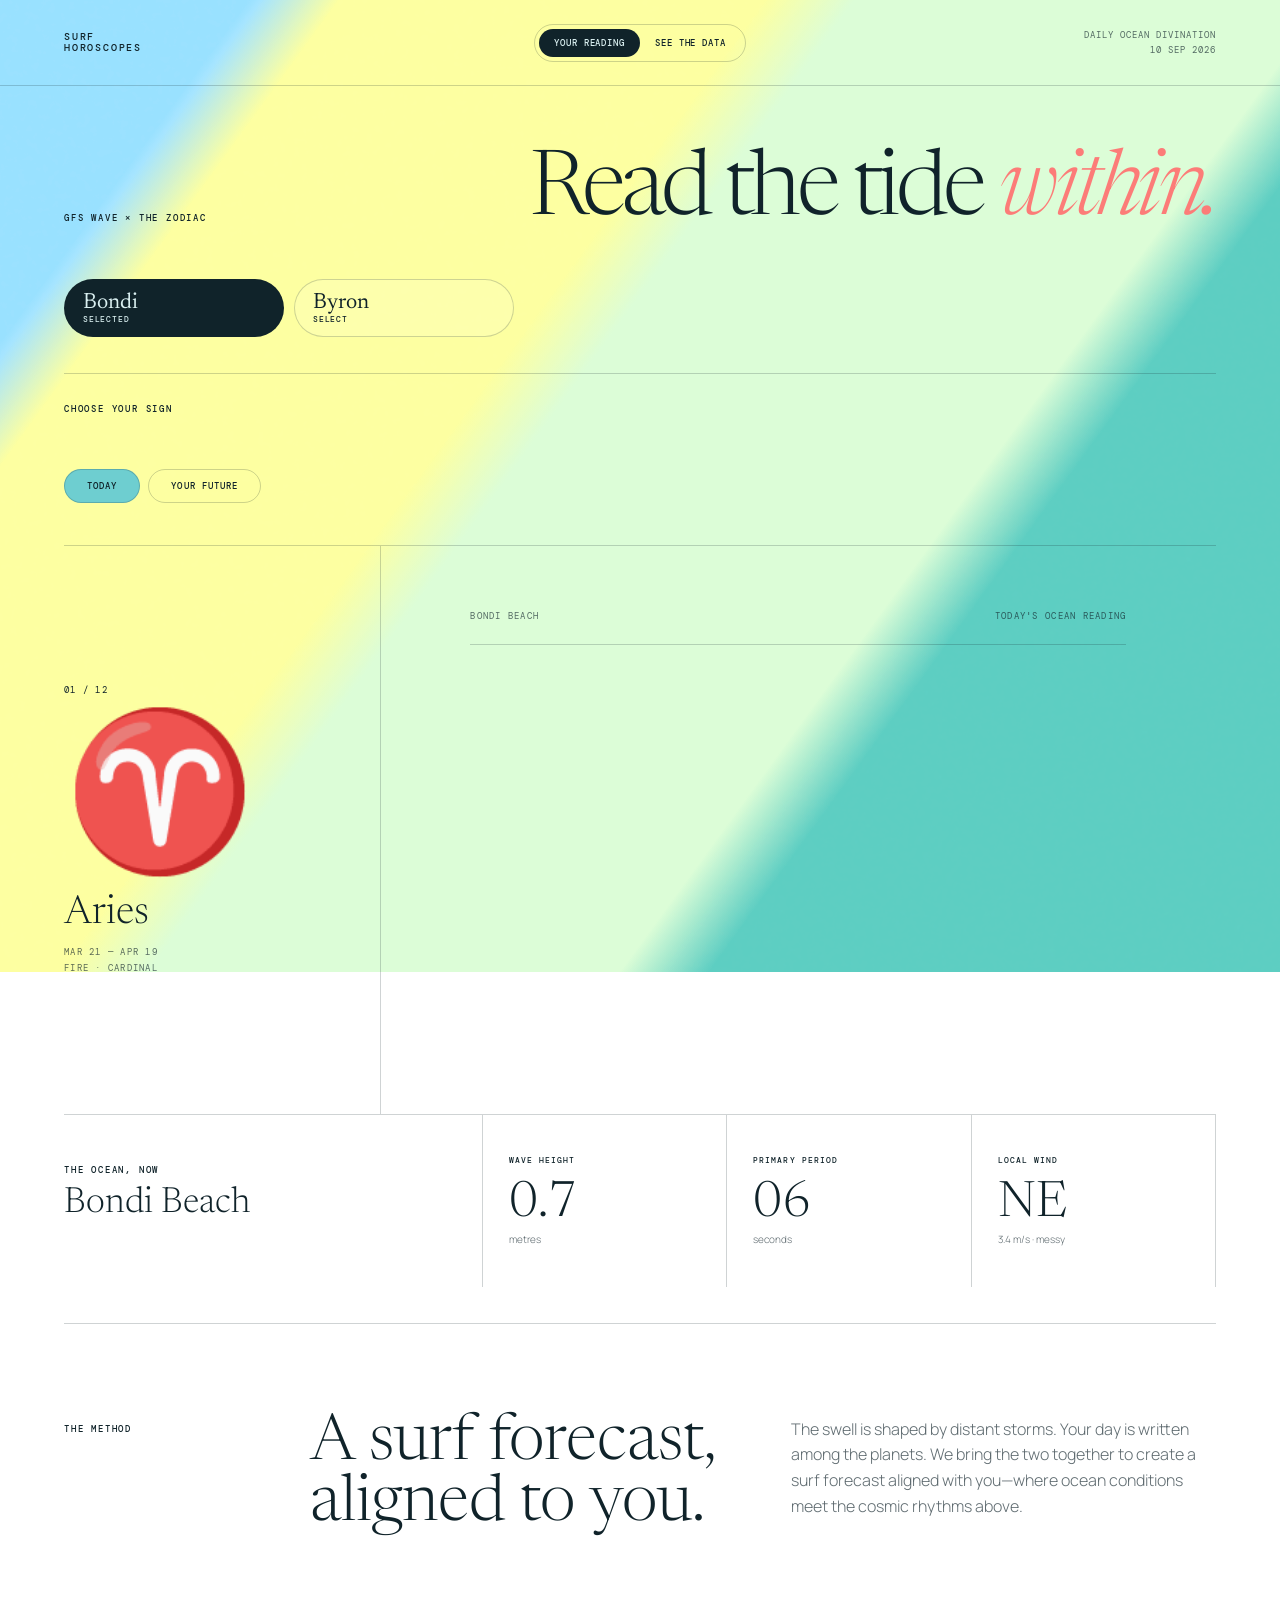
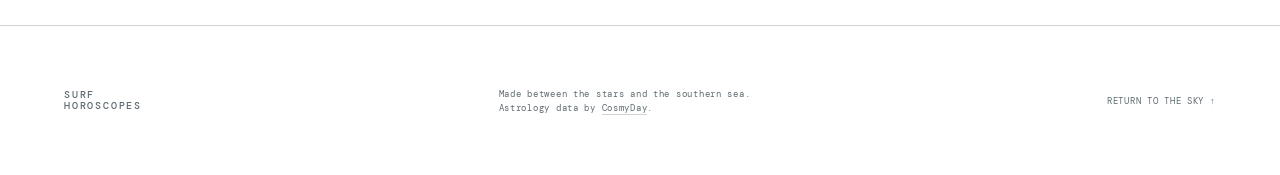
==== commit 61d19f7b: "Integrate surf and horoscope into single readings" ====
--- a/surf-horoscopes-sample/index.html
+++ b/surf-horoscopes-sample/index.html
@@ -2,7 +2,7 @@
 <body data-swell="small" data-period-speed="short" data-wind-shape="messy"><div class="colour-field" aria-hidden="true"></div>
 <header class="site-header" id="top"><a class="wordmark" href="index.html">SURF<br>HOROSCOPES</a><nav class="site-nav" aria-label="Main navigation"><a class="active" href="index.html">Your reading</a><a href="data.html">See the data</a></nav><p class="edition">DAILY OCEAN DIVINATION<br><span id="edition-date">10 SEP 2026</span></p></header>
 <main><section class="selection-panel" aria-label="Choose your reading"><div class="selection-heading"><p class="overline">GFS WAVE × THE ZODIAC</p><h1>Read the tide <em>within.</em></h1></div><div class="location-tabs" role="tablist" aria-label="Surf location"><button class="location-tab active" role="tab" aria-selected="true" data-location="bondi"><span class="tab-name">Bondi</span><span class="tab-detail"></span><span class="tab-state">Selected</span></button><button class="location-tab" role="tab" aria-selected="false" data-location="byron"><span class="tab-name">Byron</span><span class="tab-detail"></span><span class="tab-state">Select</span></button></div><div class="sign-picker"><p class="overline">CHOOSE YOUR SIGN</p><div class="sign-grid" role="listbox" aria-label="Star sign" id="sign-grid"></div></div><div class="time-tabs" role="tablist" aria-label="Reading time"><button class="time-tab today active" role="tab" aria-selected="true" data-period="today">Today</button><button class="time-tab future" role="tab" aria-selected="false" data-period="future">Your future</button></div></section>
-<section class="report-stage" aria-live="polite"><aside class="reading-identity"><span class="sign-index" id="sign-index">01 / 12</span><div class="zodiac-glyph" id="zodiac-glyph">♈</div><h2 id="selected-sign-name">Aries</h2><p id="sign-dates">MAR 21 — APR 19</p><p id="element-label">FIRE · CARDINAL</p></aside><article class="message-panel"><div class="reading-meta"><span id="location-label">BONDI BEACH</span><span id="reading-period-label">TODAY'S OCEAN READING</span></div><h2 id="reading-title"></h2><p class="cosmic-context" id="cosmic-context"></p><p class="reading-copy" id="reading-copy"></p><blockquote><span>✦</span><p id="mantra"></p></blockquote></article></section>
+<section class="report-stage" aria-live="polite"><aside class="reading-identity"><span class="sign-index" id="sign-index">01 / 12</span><div class="zodiac-glyph" id="zodiac-glyph">♈</div><h2 id="selected-sign-name">Aries</h2><p id="sign-dates">MAR 21 — APR 19</p><p id="element-label">FIRE · CARDINAL</p></aside><article class="message-panel"><div class="reading-meta"><span id="location-label">BONDI BEACH</span><span id="reading-period-label">TODAY'S OCEAN READING</span></div><h2 id="reading-title"></h2><p class="reading-copy" id="reading-copy"></p></article></section>
 <section class="conditions-panel"><div class="conditions-heading"><p class="overline" id="conditions-time">THE OCEAN, NOW</p><h2 id="conditions-location">Bondi Beach</h2></div><div class="condition"><span>WAVE HEIGHT</span><strong id="wave-height">0.7</strong><small>metres</small></div><div class="condition"><span>PRIMARY PERIOD</span><strong id="wave-period">06</strong><small>seconds</small></div><div class="condition"><span>LOCAL WIND</span><strong id="wind-direction">NE</strong><small id="wind-speed">3.4 m/s · messy</small></div><p class="conditions-note" id="conditions-note"></p></section>
 <section class="about"><p class="overline">THE METHOD</p><h2>A surf forecast,<br>aligned to you.</h2><p>The swell is shaped by distant storms. Your day is written among the planets. We bring the two together to create a surf forecast aligned with you—where ocean conditions meet the cosmic rhythms above.</p></section></main>
   <footer><a class="wordmark" href="#top">SURF<br>HOROSCOPES</a><p>Made between the stars and the southern sea.<br>Astrology data by <a href="https://cosmyday.com" rel="external">CosmyDay</a>.</p><a href="#top">RETURN TO THE SKY ↑</a></footer><script src="app.js"></script></body></html>
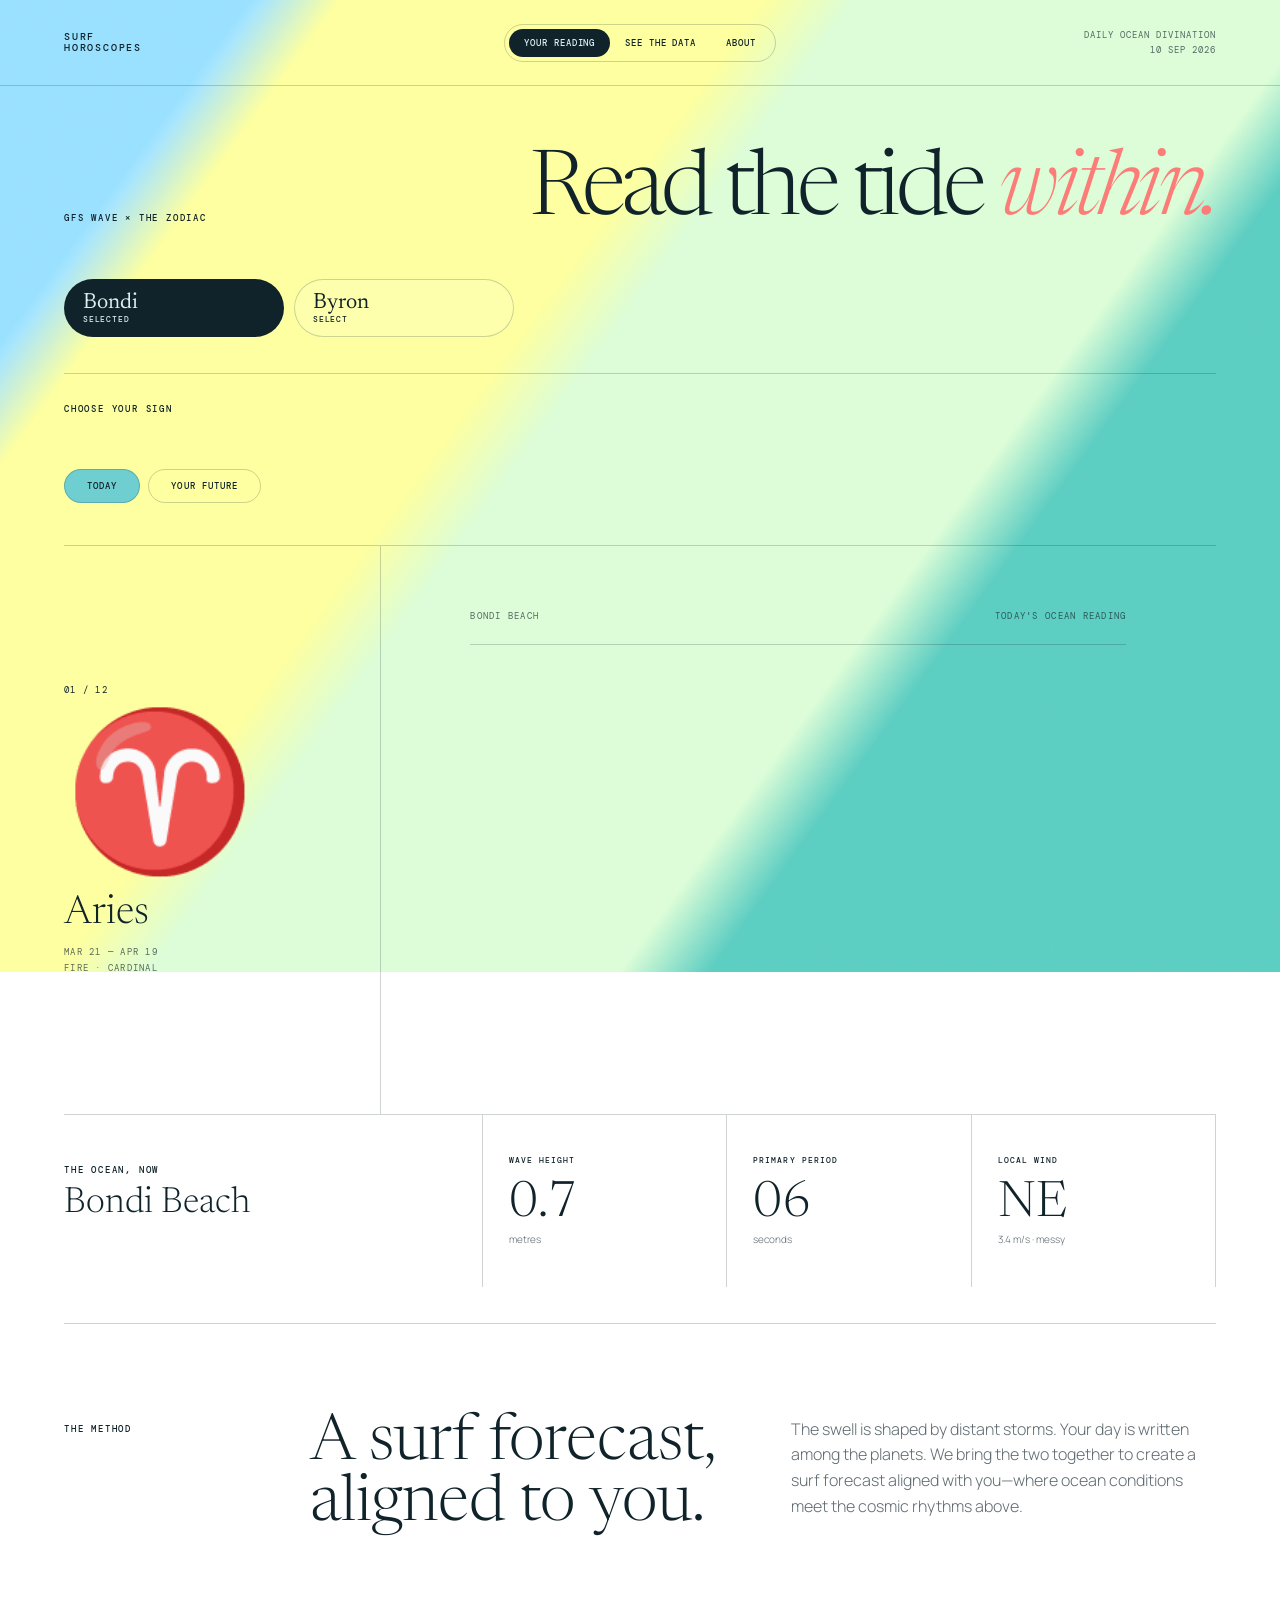
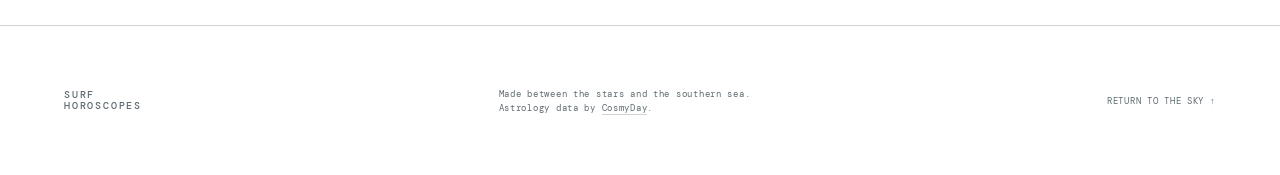
==== commit c6d78936: "Add About page and natural surf readings" ====
--- a/surf-horoscopes-sample/index.html
+++ b/surf-horoscopes-sample/index.html
@@ -1,6 +1,6 @@
 <!doctype html><html lang="en"><head><meta charset="utf-8"><meta name="viewport" content="width=device-width,initial-scale=1"><title>Surf Horoscopes — Read the Tide Within</title><meta name="description" content="A surf forecast aligned to your star sign for Bondi and Byron."><meta property="og:title" content="Surf Horoscopes"><meta property="og:description" content="Read the tide within."><meta property="og:image" content="og.png"><link rel="icon" href="favicon.svg"><link rel="preconnect" href="https://fonts.googleapis.com"><link rel="preconnect" href="https://fonts.gstatic.com" crossorigin><link href="https://fonts.googleapis.com/css2?family=DM+Mono:wght@300;400;500&family=Manrope:wght@300;400;500;600&family=Newsreader:opsz,wght@6..72,300;6..72,400;6..72,500&display=swap" rel="stylesheet"><link rel="stylesheet" href="styles.css"></head>
 <body data-swell="small" data-period-speed="short" data-wind-shape="messy"><div class="colour-field" aria-hidden="true"></div>
-<header class="site-header" id="top"><a class="wordmark" href="index.html">SURF<br>HOROSCOPES</a><nav class="site-nav" aria-label="Main navigation"><a class="active" href="index.html">Your reading</a><a href="data.html">See the data</a></nav><p class="edition">DAILY OCEAN DIVINATION<br><span id="edition-date">10 SEP 2026</span></p></header>
+<header class="site-header" id="top"><a class="wordmark" href="index.html">SURF<br>HOROSCOPES</a><nav class="site-nav" aria-label="Main navigation"><a class="active" href="index.html" aria-current="page">Your reading</a><a href="data.html">See the data</a><a href="about.html">About</a></nav><p class="edition">DAILY OCEAN DIVINATION<br><span id="edition-date">10 SEP 2026</span></p></header>
 <main><section class="selection-panel" aria-label="Choose your reading"><div class="selection-heading"><p class="overline">GFS WAVE × THE ZODIAC</p><h1>Read the tide <em>within.</em></h1></div><div class="location-tabs" role="tablist" aria-label="Surf location"><button class="location-tab active" role="tab" aria-selected="true" data-location="bondi"><span class="tab-name">Bondi</span><span class="tab-detail"></span><span class="tab-state">Selected</span></button><button class="location-tab" role="tab" aria-selected="false" data-location="byron"><span class="tab-name">Byron</span><span class="tab-detail"></span><span class="tab-state">Select</span></button></div><div class="sign-picker"><p class="overline">CHOOSE YOUR SIGN</p><div class="sign-grid" role="listbox" aria-label="Star sign" id="sign-grid"></div></div><div class="time-tabs" role="tablist" aria-label="Reading time"><button class="time-tab today active" role="tab" aria-selected="true" data-period="today">Today</button><button class="time-tab future" role="tab" aria-selected="false" data-period="future">Your future</button></div></section>
 <section class="report-stage" aria-live="polite"><aside class="reading-identity"><span class="sign-index" id="sign-index">01 / 12</span><div class="zodiac-glyph" id="zodiac-glyph">♈</div><h2 id="selected-sign-name">Aries</h2><p id="sign-dates">MAR 21 — APR 19</p><p id="element-label">FIRE · CARDINAL</p></aside><article class="message-panel"><div class="reading-meta"><span id="location-label">BONDI BEACH</span><span id="reading-period-label">TODAY'S OCEAN READING</span></div><h2 id="reading-title"></h2><p class="reading-copy" id="reading-copy"></p></article></section>
 <section class="conditions-panel"><div class="conditions-heading"><p class="overline" id="conditions-time">THE OCEAN, NOW</p><h2 id="conditions-location">Bondi Beach</h2></div><div class="condition"><span>WAVE HEIGHT</span><strong id="wave-height">0.7</strong><small>metres</small></div><div class="condition"><span>PRIMARY PERIOD</span><strong id="wave-period">06</strong><small>seconds</small></div><div class="condition"><span>LOCAL WIND</span><strong id="wind-direction">NE</strong><small id="wind-speed">3.4 m/s · messy</small></div><p class="conditions-note" id="conditions-note"></p></section>
--- a/surf-horoscopes-sample/styles.css
+++ b/surf-horoscopes-sample/styles.css
@@ -6,6 +6,7 @@
 .report-stage{display:grid;grid-template-columns:minmax(210px,.55fr) minmax(0,1.45fr);border-top:1px solid var(--line);border-bottom:1px solid var(--line);min-height:570px}.reading-identity{padding:54px 38px 54px 0;border-right:1px solid var(--line);display:flex;flex-direction:column;justify-content:center}.sign-index,.reading-identity p,.reading-meta{font:400 9px var(--mono);letter-spacing:.14em}.zodiac-glyph{font:300 clamp(90px,12vw,170px)/1 var(--serif);color:var(--sign);margin:36px 0 8px}.reading-identity h2{font:300 40px var(--serif);margin:0 0 10px}.reading-identity p{margin:2px 0;color:var(--ink-soft)}.message-panel{padding:64px clamp(34px,7vw,110px)}.reading-meta{display:flex;justify-content:space-between;gap:20px;padding-bottom:22px;border-bottom:1px solid var(--line);color:var(--ink-soft)}.message-panel h2{max-width:790px;margin:48px 0 28px;font:300 clamp(52px,7vw,96px)/.88 var(--serif);letter-spacing:-.045em}.cosmic-context{max-width:720px;padding-left:16px;border-left:2px solid var(--sign);font:400 12px/1.7 var(--mono);color:var(--ink-soft)}.reading-copy{max-width:720px;font-size:17px;line-height:1.85}.message-panel blockquote{max-width:720px;margin:36px 0 0;padding-top:22px;border-top:1px solid var(--line);display:flex;gap:15px;color:var(--ink)}.message-panel blockquote p{margin:0;font:italic 300 23px/1.35 var(--serif)}.message-panel blockquote span{color:var(--sign)}
 .conditions-panel{display:grid;grid-template-columns:1.2fr repeat(3,.7fr);border-bottom:1px solid var(--line)}.conditions-heading,.condition{padding:40px 26px;border-right:1px solid var(--line)}.conditions-heading{padding-left:0}.conditions-heading h2{margin:10px 0;font:300 36px var(--serif)}.condition{display:flex;flex-direction:column}.condition span{font:500 8px var(--mono);letter-spacing:.13em}.condition strong{margin:14px 0 2px;font:300 50px var(--serif)}.condition small,.conditions-note{color:var(--ink-soft);font-size:10px}.conditions-note{grid-column:1/-1;margin:0;padding:18px 0}.about{display:grid;grid-template-columns:.45fr 1fr 1fr;gap:55px;padding:90px 0}.about h2{margin:0;font:300 clamp(40px,5vw,68px)/.95 var(--serif)}.about>p:last-child{margin:3px 0;color:var(--ink-soft)}footer{min-height:150px;padding:38px clamp(20px,5vw,72px);border-top:1px solid var(--line);display:flex;align-items:center;justify-content:space-between;gap:25px;font:400 9px/1.6 var(--mono);letter-spacing:.08em;color:var(--ink-soft)}footer p a{border-bottom:1px solid var(--line)}
 .data-page{max-width:1200px;padding-top:70px;padding-bottom:100px}.data-intro{max-width:720px;margin-bottom:75px}.data-intro h1{font:300 clamp(64px,10vw,120px)/.82 var(--serif);margin:25px 0}.data-intro h1 em{font-weight:300;color:var(--sign)}.chart-section{padding:55px 0;border-top:1px solid var(--line)}.chart-section h2{font:300 clamp(38px,5vw,66px) var(--serif);margin:8px 0 25px}.chart-scroll{overflow-x:auto;border-radius:18px;background:rgba(255,255,255,.35)}.chart-scroll img{display:block;width:100%;height:auto}.data-note{display:grid;grid-template-columns:.35fr 1fr;gap:40px;padding:45px 0;border-top:1px solid var(--line)}
+.about-page{max-width:1100px;padding-top:76px;padding-bottom:110px}.about-intro{display:grid;grid-template-columns:minmax(220px,.75fr) minmax(0,1.25fr);gap:54px;align-items:start}.about-intro>.overline{grid-column:1/-1;margin:0}.about-intro h1{font:300 clamp(56px,7vw,104px)/.9 var(--serif);letter-spacing:-.05em;margin:4px 0}.about-intro h1 em{font-weight:300;color:var(--sign)}.about-copy{max-width:660px}.about-copy h2{font:300 clamp(34px,4vw,55px) var(--serif);margin:0 0 28px}.about-copy p{margin:0 0 24px;font-size:18px;line-height:1.85}.about-note{display:grid;grid-template-columns:.35fr 1fr;gap:36px;border-top:1px solid var(--line);margin-top:72px;padding-top:30px;color:var(--ink-soft)}.about-note p{margin:0}.about-note p:last-child{max-width:650px}
 button:focus-visible,a:focus-visible{outline:3px solid var(--sign);outline-offset:3px}@keyframes field-drift{0%{background-position:0 0;transform:scale(1) rotate(0)}100%{background-position:100% 75%;transform:scale(1.08) rotate(1.5deg)}}@media(prefers-reduced-motion:reduce){.colour-field{animation:none}}
-@media(max-width:800px){.site-header{grid-template-columns:auto 1fr}.edition{display:none}.site-nav{justify-self:end}.selection-heading{display:block}.selection-heading h1{margin-top:15px}.report-stage{grid-template-columns:1fr}.reading-identity{min-height:300px;border-right:0;border-bottom:1px solid var(--line)}.conditions-panel{grid-template-columns:1fr 1fr}.about{grid-template-columns:1fr}.data-note{grid-template-columns:1fr}}
-@media(max-width:540px){.site-header{padding:12px 14px}.site-nav a{padding:8px 9px;font-size:7px}.selection-panel{padding-top:45px}.location-tabs{display:grid}.location-tab{width:100%}.message-panel{padding:46px 4px}.message-panel h2{font-size:52px}.reading-identity{padding-right:0}.conditions-panel{grid-template-columns:1fr}.conditions-heading,.condition{padding:28px 0;border-right:0;border-bottom:1px solid var(--line)}footer{align-items:flex-start;flex-direction:column}.chart-scroll img{width:760px;max-width:none}}
+@media(max-width:800px){.site-header{grid-template-columns:auto 1fr}.edition{display:none}.site-nav{justify-self:end}.selection-heading{display:block}.selection-heading h1{margin-top:15px}.report-stage{grid-template-columns:1fr}.reading-identity{min-height:300px;border-right:0;border-bottom:1px solid var(--line)}.conditions-panel{grid-template-columns:1fr 1fr}.about{grid-template-columns:1fr}.data-note,.about-note,.about-intro{grid-template-columns:1fr}.about-intro>.overline{grid-column:1}}
+@media(max-width:540px){.site-header{padding:12px 14px;grid-template-columns:1fr;gap:14px}.site-nav{justify-self:start}.site-nav a{padding:8px 9px;font-size:7px}.selection-panel{padding-top:45px}.location-tabs{display:grid}.location-tab{width:100%}.message-panel{padding:46px 4px}.message-panel h2{font-size:52px}.reading-identity{padding-right:0}.conditions-panel{grid-template-columns:1fr}.conditions-heading,.condition{padding:28px 0;border-right:0;border-bottom:1px solid var(--line)}footer{align-items:flex-start;flex-direction:column}.chart-scroll img{width:760px;max-width:none}.about-page{padding-top:46px;padding-bottom:70px}.about-intro{gap:22px}.about-copy p{font-size:16px}}
